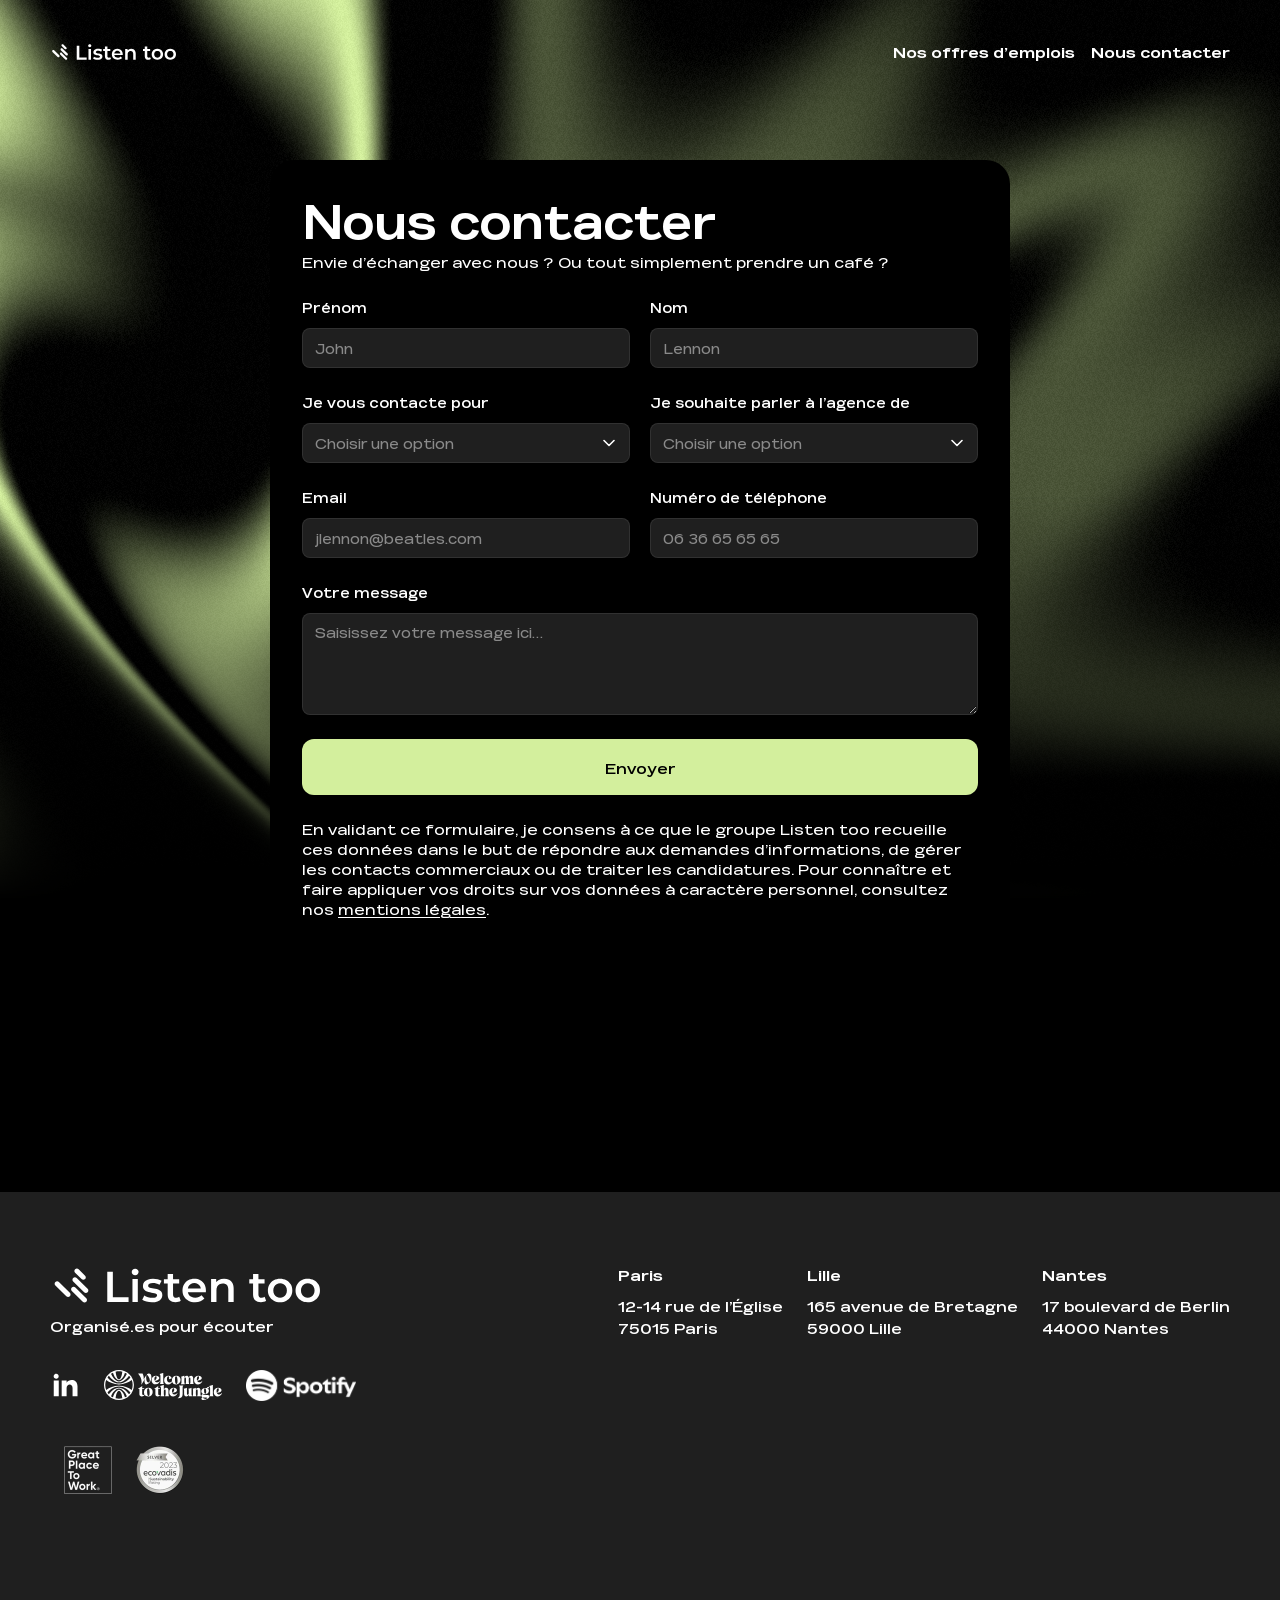
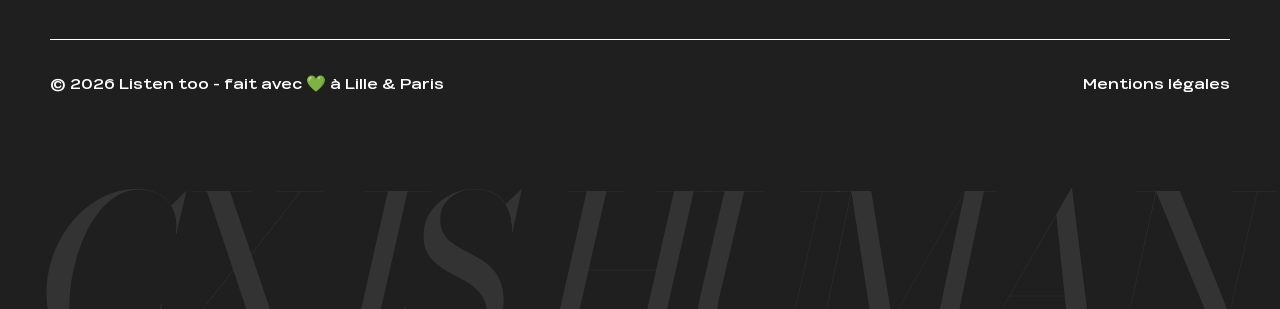
==== contact.html @ fb06b2e0 "Add legal notice page and link it across the site - mentions-legales.html: legal notice + privacy po" ====
<!doctype html>
<html lang="fr">
<head>
  <meta charset="utf-8">
  <meta name="viewport" content="width=device-width, initial-scale=1">
  <title>Nous contacter — Listen too</title>
  <meta name="description" content="Envie d’échanger avec Listen too ? Ou tout simplement prendre un café ? Écrivez-nous.">
  <meta name="theme-color" content="#000000">

  <link rel="preload" href="assets/fonts/wt-gothic-semi-bold.woff2" as="font" type="font/woff2" crossorigin>
  <link rel="stylesheet" href="assets/css/style.css">
</head>
<body>

  <!-- ================= HEADER ================= -->
  <header class="header">
    <div class="container header__inner">
      <a class="header__logo" href="index.html">
        <img src="assets/img/logo.svg" width="126" height="20" alt="Listen too">
      </a>
      <button class="burger" type="button" aria-expanded="false" aria-controls="nav" aria-label="Ouvrir le menu">
        <span></span><span></span>
      </button>
      <nav class="nav" id="nav" aria-label="Navigation principale">
        <a class="nav__link" href="https://www.welcometothejungle.com/fr/companies-v1/listen-too/jobs" target="_blank" rel="noopener">Nos offres d’emplois</a>
        <a class="nav__link" href="contact.html" aria-current="page">Nous contacter</a>
      </nav>
    </div>
  </header>

  <main id="top">
    <section class="contact-page">
      <canvas class="hero__canvas" data-liquid-gradient aria-hidden="true"></canvas>
      <div class="container">
        <div class="contact-card">
          <h1 class="contact-card__title">Nous contacter</h1>
          <p class="contact-card__intro">Envie d’échanger avec nous ? Ou tout simplement prendre un café ?</p>

          <!-- Sent by FormSubmit (formsubmit.co) to the address below.
               Spam protection: FormSubmit's server-side reCAPTCHA + honeypot field. -->
          <form class="form" action="https://formsubmit.co/mdelapoterie@listen-too.com" method="POST" data-contact-form>
            <input type="hidden" name="_subject" value="Nouveau message depuis le site Listen too">
            <input type="hidden" name="_template" value="table">
            <input type="hidden" name="_next" value="">
            <input class="form__honeypot" type="text" name="_honey" tabindex="-1" autocomplete="off" aria-hidden="true">

            <div class="form__grid">
              <div class="form__field">
                <label for="prenom">Prénom</label>
                <input id="prenom" name="Prénom" type="text" placeholder="John" autocomplete="given-name" required>
              </div>
              <div class="form__field">
                <label for="nom">Nom</label>
                <input id="nom" name="Nom" type="text" placeholder="Lennon" autocomplete="family-name" required>
              </div>

              <div class="form__field">
                <label for="motif">Je vous contacte pour</label>
                <select id="motif" name="Motif" required>
                  <option value="" disabled selected>Choisir une option</option>
                  <option>Un projet / une mission</option>
                  <option value="L’expérience OKTAV" data-key="oktav">L’expérience OKTAV</option>
                  <option>Une candidature</option>
                  <option>Un partenariat</option>
                  <option>Autre</option>
                </select>
              </div>
              <div class="form__field">
                <label for="agence">Je souhaite parler à l’agence de</label>
                <select id="agence" name="Agence" required>
                  <option value="" disabled selected>Choisir une option</option>
                  <option>Paris</option>
                  <option>Lille</option>
                  <option>Nantes</option>
                </select>
              </div>

              <div class="form__field">
                <label for="email">Email</label>
                <input id="email" name="email" type="email" placeholder="jlennon@beatles.com" autocomplete="email" required>
              </div>
              <div class="form__field">
                <label for="telephone">Numéro de téléphone</label>
                <input id="telephone" name="Téléphone" type="tel" placeholder="06 36 65 65 65" autocomplete="tel" pattern="[0-9 +\(\)\-.]{8,20}">
              </div>

              <div class="form__field form__field--full">
                <label for="message">Votre message</label>
                <textarea id="message" name="Message" rows="4" placeholder="Saisissez votre message ici…" required></textarea>
              </div>
            </div>

            <button class="form__submit" type="submit">Envoyer</button>

            <p class="form__legal">
              En validant ce formulaire, je consens à ce que le groupe Listen too recueille ces données
              dans le but de répondre aux demandes d’informations, de gérer les contacts commerciaux ou
              de traiter les candidatures. Pour connaître et faire appliquer vos droits sur vos données à
              caractère personnel, consultez nos <a href="mentions-legales.html#confidentialite">mentions légales</a>.
            </p>
          </form>

          <div class="form__success" data-contact-success hidden>
            <p class="form__success-title">Merci, votre message est bien parti&nbsp;!</p>
            <p>Nous revenons vers vous très vite.</p>
            <a class="btn" href="index.html">Retour à l’accueil</a>
          </div>
        </div>
      </div>
    </section>
  </main>

  <!-- ================= FOOTER ================= -->
  <footer class="footer">
    <div class="container">
      <div class="footer__top">
        <div class="footer__brand">
          <div>
            <a href="index.html"><img src="assets/img/logo.svg" width="270" height="43" alt="Listen too"></a>
            <p class="footer__slogan">Organisé.es pour écouter</p>
          </div>

          <ul class="footer__partners">
            <li><a href="https://www.linkedin.com/" aria-label="LinkedIn"><img src="assets/img/icons/linkedin.svg" width="30" height="30" alt=""></a></li>
            <li><a href="https://www.welcometothejungle.com/fr/companies-v1/listen-too/jobs" target="_blank" rel="noopener" aria-label="Welcome to the Jungle"><img src="assets/img/icons/wttj.svg" width="118" height="30" alt=""></a></li>
            <li><a href="https://open.spotify.com/" aria-label="Spotify"><img src="assets/img/spotify.webp" width="110" height="31" alt=""></a></li>
          </ul>

          <ul class="footer__labels" aria-label="Labels">
            <li><img src="assets/img/label-gptw.webp" width="74" height="74" alt="Great Place To Work"></li>
            <li><img src="assets/img/label-ecovadis.webp" width="48" height="48" alt="EcoVadis Silver 2023"></li>
          </ul>
        </div>

        <ul class="footer__offices">
          <li>
            <h3 class="footer__city">Paris</h3>
            <address>12-14 rue de l’Église<br>75015 Paris</address>
          </li>
          <li>
            <h3 class="footer__city">Lille</h3>
            <address>165 avenue de Bretagne<br>59000 Lille</address>
          </li>
          <li>
            <h3 class="footer__city">Nantes</h3>
            <address>17 boulevard de Berlin<br>44000 Nantes</address>
          </li>
        </ul>
      </div>

      <div class="footer__bottom">
        <p>© 2026 Listen too - fait avec 💚 à Lille &amp; Paris</p>
        <a href="mentions-legales.html">Mentions légales</a>
      </div>
    </div>

    <p class="footer__giant" aria-hidden="true">CX IS HUMAN</p>
  </footer>

  <script src="assets/js/vendor/lenis.min.js" defer></script>
  <script src="assets/js/motion.js" defer></script>
  <script src="assets/js/main.js" defer></script>
  <script src="assets/js/liquid-gradient.js" defer></script>
</body>
</html>
---- assets/css/style.css ----
/* ==========================================================================
   Listen too — styles
   Values come from the Figma file (1440px desktop frame, 1180px content).
   ========================================================================== */

/* ---------- Fonts ----------
   Design fonts: "WT Gothic" (sans) & "Didot" Italic (serif).
   Didot ships with macOS; Bodoni Moda (italic) is the self-hosted fallback. */
@font-face {
  font-family: "WT Gothic";
  src: url("../fonts/wt-gothic-medium.woff2") format("woff2");
  font-weight: 500;
  font-style: normal;
  font-display: swap;
}

@font-face {
  font-family: "WT Gothic";
  src: url("../fonts/wt-gothic-semi-bold.woff2") format("woff2");
  font-weight: 600;
  font-style: normal;
  font-display: swap;
}

@font-face {
  font-family: "WT Gothic";
  src: url("../fonts/wt-gothic-bold.woff2") format("woff2");
  font-weight: 700;
  font-style: normal;
  font-display: swap;
}

@font-face {
  font-family: "Bodoni Moda";
  src: url("../fonts/bodoni-moda-italic.woff2") format("woff2");
  font-weight: 400 900;
  font-style: italic;
  font-display: swap;
}

/* ---------- Tokens ---------- */
:root {
  --c-bg: #000;
  --c-surface: #1f1f1f;
  --c-border: rgba(255, 255, 255, .03);
  --c-text: #fff;
  --c-accent: #d3ef9d;
  --c-ink: #000;

  --f-sans: "WT Gothic", system-ui, sans-serif;
  --f-serif: "Didot", "Bodoni Moda", "Bodoni 72", serif;

  --container: 1180px;
  --gutter: 20px;
  --section-gap: calc(clamp(96px, 11.8vw, 170px) + 50px);
  --gap: 24px;
  --radius-card: 31px;
  --radius-btn: 16px;

  --fs-hero: clamp(2.25rem, 8.9vw, 8rem);        /* 128px */
  --fs-h2: clamp(2rem, 3.5vw, 3.125rem);          /* 50px  */
  --fs-h3: clamp(1.5rem, 2.25vw, 2rem);           /* 32px  */
  --fs-lead: clamp(1.125rem, 1.7vw, 1.5rem);      /* 24px  */
  --fs-body: 1rem;                                 /* 16px  */

  --ease: cubic-bezier(.2, .7, .2, 1);
}

/* ---------- Reset ---------- */
*,
*::before,
*::after { box-sizing: border-box; }

* { margin: 0; padding: 0; }

html { overflow-x: clip; -webkit-text-size-adjust: 100%; }
html:not(.lenis) { scroll-behavior: smooth; }  /* Lenis handles it when active */

/* Lenis (smooth scroll) */
html.lenis,
html.lenis body { height: auto; }
.lenis.lenis-stopped { overflow: clip; }
.lenis.lenis-smooth iframe { pointer-events: none; }

body {
  min-height: 100vh;
  background: var(--c-bg);
  color: var(--c-text);
  font-family: var(--f-sans);
  font-size: var(--fs-body);
  font-weight: 600;
  line-height: 1.4;
  -webkit-font-smoothing: antialiased;
  overflow-x: clip;
}

img { display: block; max-width: 100%; height: auto; }
ul, ol { list-style: none; }
a { color: inherit; text-decoration: none; }
em { font-style: normal; }
address { font-style: normal; }

:focus-visible { outline: 2px solid var(--c-accent); outline-offset: 3px; }

/* ---------- Layout ---------- */
.container {
  width: 100%;
  max-width: calc(var(--container) + var(--gutter) * 2);
  margin-inline: auto;
  padding-inline: var(--gutter);
}

.section { padding-top: var(--section-gap); }

/* ---------- Typography ---------- */
.title {
  font-size: var(--fs-h2);
  font-weight: 600;
  line-height: 1.1;
}

.serif {
  display: block;
  font-family: var(--f-serif);
  font-style: italic;
  font-weight: 400;
  line-height: 1.4;
  letter-spacing: -.06em;
}

.lead {
  font-size: var(--fs-lead);
  line-height: 1.4;
}

.heading { margin-bottom: 25px; }

/* ---------- Components ---------- */
.btn {
  display: inline-flex;
  align-items: center;
  gap: 8px;
  padding: 16px 32px;
  border-radius: var(--radius-btn);
  background: var(--c-accent);
  color: var(--c-ink);
  font-weight: 700;
  line-height: 24px;
  white-space: nowrap;
  transition: transform .3s var(--ease), filter .3s var(--ease);
}

.btn:hover { transform: translateY(-2px); filter: brightness(1.06); }
.btn--light { background: #fff; }

.btn__icon { width: 20px; height: 20px; transition: transform .3s var(--ease); }
.btn:hover .btn__icon { transform: translate(2px, -2px); }

.badge {
  display: inline-block;
  align-self: flex-start;
  padding: 8px 16px;
  border-radius: 32px;
  background: var(--c-accent);
  color: var(--c-ink);
  font-weight: 700;
  line-height: 24px;
  white-space: nowrap;
}

.card {
  display: flex;
  flex-direction: column;
  gap: 16px;
  padding: 40px;
  border: 1px solid var(--c-border);
  border-radius: var(--radius-card);
  background: var(--c-surface);
}

.card__title { font-size: var(--fs-lead); line-height: 1.4; }
.card__text { font-weight: 500; line-height: 24px; }

/* ==========================================================================
   Header
   ========================================================================== */
.header {
  position: absolute;
  inset: 0 0 auto;
  z-index: 10;
  padding-top: 40px;
}

.header__inner {
  display: flex;
  align-items: center;
  justify-content: space-between;
  gap: 16px;
}

.header__logo img { width: 126px; }

.nav { display: flex; gap: 16px; }

.nav__link {
  position: relative;
  font-weight: 700;
  line-height: 24px;
}

.nav__link::after {
  content: "";
  position: absolute;
  inset: auto 0 0;
  height: 1px;
  background: currentColor;
  transform: scaleX(0);
  transform-origin: right;
  transition: transform .3s var(--ease);
}

.nav__link:hover::after { transform: scaleX(1); transform-origin: left; }

/* Burger (mobile only) — toggled by assets/js/main.js */
.burger {
  position: relative;
  z-index: 2;
  display: none;
  flex-direction: column;
  justify-content: center;
  gap: 8px;
  width: 44px;
  height: 44px;
  margin-right: -10px;
  padding: 10px;
  border: 0;
  background: none;
  cursor: pointer;
}

.burger span {
  display: block;
  height: 2px;
  background: var(--c-text);
  border-radius: 2px;
  transition: transform .4s var(--ease);
}

.is-menu-open .burger span:first-child { transform: translateY(5px) rotate(45deg); }
.is-menu-open .burger span:last-child { transform: translateY(-5px) rotate(-45deg); }

/* ==========================================================================
   Hero
   ========================================================================== */
.hero {
  position: relative;
  display: flex;
  align-items: center;
  min-height: min(100svh, 957px);
  padding-block: 140px 120px;
  background: url("../img/hero-bg.webp") center / cover no-repeat; /* fallback */
  isolation: isolate;
}

/* Animated liquid gradient (assets/js/liquid-gradient.js) */
.hero__canvas {
  position: absolute;
  inset: 0;
  z-index: -1;
  width: 100%;
  height: 100%;
  opacity: 0;
  transition: opacity 1.2s var(--ease);
}

.hero__canvas.is-ready { opacity: 1; }

.hero__title {
  display: flex;
  flex-direction: column;
  font-size: var(--fs-hero);
  font-weight: 600;
  line-height: .95;
}

.hero__line--serif {
  margin-block: .02em -.02em;
  padding-left: .586em;                      /* 75px @128px */
  font-family: var(--f-serif);
  font-style: italic;
  font-weight: 400;
  font-size: 1.133em;                        /* 145px */
  white-space: nowrap;
}

.hero__line--end { align-self: flex-end; }

.hero__text {
  max-width: 468px;
  margin: 24px 118px 0 auto;
  font-weight: 500;
  line-height: 24px;
}

.hero__scroll {
  position: absolute;
  bottom: 27px;
  left: 50%;
  translate: -50% 0;
  animation: bounce 2.4s var(--ease) infinite;
}

@keyframes bounce {
  50% { transform: translateY(8px); }
}

/* ==========================================================================
   Accroche
   ========================================================================== */
.hook {
  display: flex;
  flex-direction: column;
  align-items: flex-start;
  gap: 24px;
  max-width: 985px;
}

.hook .btn { margin-top: 8px; }

/* ==========================================================================
   Piliers
   ========================================================================== */
.pillars {
  display: grid;
  grid-template-columns: 1fr 1fr;
  gap: 32px;
  align-items: start;
}

.pillars__intro { display: grid; gap: 24px; }

.pillar {
  display: flex;
  flex-direction: column;
  padding-block: 32px;
  border-bottom: 1px solid var(--c-text);
}

.pillar:first-child { padding-top: 0; }

.pillar__name {
  margin-top: 16px;
  font-family: var(--f-serif);
  font-style: italic;
  font-weight: 400;
  font-size: var(--fs-h2);
  line-height: 1.4;
  letter-spacing: -.06em;
}

.pillar__subtitle { margin-top: 4px; font-size: var(--fs-lead); }

.pillar__text {
  margin-top: 24px;
  font-weight: 500;
  line-height: 24px;
}

/* ==========================================================================
   Collectif
   ========================================================================== */
.roles {
  display: grid;
  grid-template-columns: repeat(3, 1fr);
  gap: var(--gap);
}

.role { min-height: 364px; }

.role__icon { width: 80px; height: 80px; }

/* ==========================================================================
   CX is human
   ========================================================================== */
.human {
  display: flex;
  align-items: center;
  justify-content: space-between;
  gap: 80px;
  padding-block: 80px;
}

.human__content { display: grid; gap: 24px; max-width: 770px; }

.human__visual { flex: none; width: 330px; }

/* Interactive particles (assets/js/text-particles.js) replace the image */
.human__visual.is-live { position: relative; }
.human__visual.is-live img { display: none; }
.text-particles { position: absolute; pointer-events: none; }

/* ==========================================================================
   OKTAV
   ========================================================================== */
.oktav__head {
  display: flex;
  align-items: flex-start;
  justify-content: space-between;
  gap: 24px;
}

.oktav__logo { width: 627px; max-width: 70%; }
.oktav__head .btn { margin-top: 33px; }

.oktav__intro {
  display: grid;
  gap: 1.4em;
  max-width: 543px;
  margin: 50px 0 0 auto;
}

.steps {
  display: grid;
  grid-template-columns: repeat(3, 1fr);
  gap: 32px;
  margin-top: 80px;
}

.step__title {
  font-family: var(--f-serif);
  font-style: italic;
  font-weight: 400;
  font-size: min(var(--fs-h2), 3vw);
  line-height: 1.4;
  letter-spacing: -.06em;
}

.step__text { margin-top: 4px; line-height: 1.6; }

/* ==========================================================================
   Équipe
   ========================================================================== */
.team {
  display: grid;
  grid-template-columns: 380fr 376fr 376fr;
  gap: var(--gap);
  margin-top: 7px;
}

.team__wide { grid-column: span 2; }
.team__tall { grid-row: span 2; }

.quote { gap: 24px; min-height: 234px; }
.quote .card__title + .card__text { margin-top: -16px; } /* name → quote: 8px */

.join { gap: 24px; }

.join__title {
  font-size: var(--fs-h3);
  line-height: 1.1;
}

.join__list { display: grid; gap: 16px; }

.join__item { display: flex; gap: 16px; align-items: flex-start; }

.join__icon {
  flex: none;
  width: 44px;
  height: 44px;
  border-radius: 16px;
  background: var(--c-accent);
}

.join__label { font-weight: 700; line-height: 24px; margin-bottom: 4px; }

/* ==========================================================================
   Références (secteurs + clients)
   ========================================================================== */
.refs__text { line-height: 1.1; }

.marquee {
  --duration: 40s;
  display: flex;
  overflow: hidden;
}

.marquee__track {
  display: flex;
  flex: none;
  align-items: center;
  gap: var(--track-gap, 24px);
  padding-right: var(--track-gap, 24px);
  animation: marquee var(--duration) linear infinite;
}

.marquee--reverse .marquee__track { animation-direction: reverse; }
.marquee:hover .marquee__track { animation-play-state: paused; }

@keyframes marquee {
  to { transform: translateX(-100%); }
}

.refs__sectors { margin-top: 74px; }

.chip {
  display: inline-flex;
  align-items: center;
  gap: 8px;
  padding: 16px 40px;
  border: 2px solid var(--c-text);
  border-radius: 81px;
  font-size: var(--fs-lead);
  white-space: nowrap;
}

.chip img { width: 24px; height: 24px; }

.refs__clients { --track-gap: 60px; margin-top: 15px; }
.refs__clients .marquee__track { min-height: 64px; }

/* ==========================================================================
   Contact
   ========================================================================== */
.contact {
  display: flex;
  flex-direction: column;
  align-items: flex-start;
  gap: 24px;
  padding: 60px;
  border-radius: 32px;
  background: var(--c-accent);
  color: var(--c-ink);
}

/* ==========================================================================
   Footer
   ========================================================================== */
.footer {
  overflow: hidden;
  margin-top: var(--section-gap);
  background: var(--c-surface);
}

.footer__top {
  display: flex;
  justify-content: space-between;
  gap: 24px;
  padding-block: 72px 132px;
}

.footer__brand { display: grid; gap: 32px; justify-items: start; }

.footer__slogan { margin-top: 8px; }

.footer__partners,
.footer__labels {
  display: flex;
  align-items: center;
  gap: 24px;
}

.footer__labels { gap: 12px; }

.footer__partners a { display: block; transition: opacity .2s; }
.footer__partners a:hover { opacity: .7; }

.footer__offices {
  display: flex;
  gap: 24px;
}

.footer__city { font-size: var(--fs-body); font-weight: 700; margin-bottom: 8px; }

.footer__bottom {
  display: flex;
  justify-content: space-between;
  gap: 24px;
  padding-block: 32px;
  border-top: 1px solid var(--c-text);
}

.footer__giant {
  margin-bottom: -.52em;                     /* cropped like the Figma frame */
  font-family: var(--f-serif);
  font-style: italic;
  font-weight: 400;
  font-size: clamp(4rem, 16.25vw, 14.625rem); /* 234px */
  line-height: 1.4;
  letter-spacing: -.06em;
  text-align: center;
  white-space: nowrap;
  color: rgba(255, 255, 255, .09);
  user-select: none;
}

/* ==========================================================================
   Contact page (contact.html)
   ========================================================================== */
.contact-page {
  position: relative;
  padding-block: 160px 40px;
  isolation: isolate;
}

.contact-page .hero__canvas {
  height: min(100svh, 960px);
  mask-image: linear-gradient(#000 55%, transparent);
}

.contact-card {
  max-width: 740px;
  margin-inline: auto;
  padding: 32px;
  border-radius: 24px;
  background: var(--c-bg);
}

.contact-card__title {
  font-size: clamp(2.5rem, 4.5vw, 3.125rem);
  line-height: 1.1;
}

.contact-card__intro { margin-top: 4px; font-weight: 500; }

.form { margin-top: 24px; }

.form__grid {
  display: grid;
  grid-template-columns: repeat(2, 1fr);
  gap: 24px 20px;
}

.form__field { display: grid; gap: 10px; }
.form__field--full { grid-column: 1 / -1; }

.form__field label { font-size: .9375rem; }

.form__field input,
.form__field select,
.form__field textarea {
  width: 100%;
  min-height: 40px;
  padding: 8px 12px;
  border: 1px solid rgba(255, 255, 255, .08);
  border-radius: 8px;
  background: var(--c-surface);
  color: var(--c-text);
  font: 500 .9375rem/1.4 var(--f-sans);
  transition: border-color .2s;
}

.form__field textarea { min-height: 100px; resize: vertical; }

.form__field select {
  appearance: none;
  padding-right: 36px;
  background: var(--c-surface) url("data:image/svg+xml,%3Csvg xmlns='http://www.w3.org/2000/svg' width='12' height='8' fill='none' stroke='%23fff' stroke-width='1.6' stroke-linecap='round' stroke-linejoin='round'%3E%3Cpath d='M1 1.5 6 6.5l5-5'/%3E%3C/svg%3E") no-repeat right 14px center;
  cursor: pointer;
}

.form__field select:invalid { color: #8a8a8a; }  /* placeholder option */
.form__field select option { color: var(--c-text); background: var(--c-surface); }

.form__field ::placeholder { color: #8a8a8a; opacity: 1; }

.form__field :is(input, select, textarea):focus {
  outline: none;
  border-color: var(--c-accent);
}

.form__field :is(input, select, textarea):user-invalid { border-color: #ff8a80; }

.form__honeypot { position: absolute; left: -9999px; }

.form__submit {
  width: 100%;
  min-height: 56px;
  margin-top: 24px;
  border: 0;
  border-radius: 12px;
  background: var(--c-accent);
  color: var(--c-ink);
  font: 600 1rem var(--f-sans);
  cursor: pointer;
  transition: filter .2s;
}

.form__submit:hover { filter: brightness(1.06); }

.form__legal {
  margin-top: 24px;
  font-weight: 500;
  line-height: 1.25;
}

.form__legal a { text-decoration: underline; text-underline-offset: 2px; }

.form__success { display: grid; gap: 12px; justify-items: start; margin-top: 32px; }
.form__success[hidden] { display: none; }
.form__success-title { font-size: var(--fs-lead); }
.form__success .btn { margin-top: 12px; }

/* ==========================================================================
   Legal page (mentions-legales.html)
   ========================================================================== */
.legal {
  max-width: calc(820px + var(--gutter) * 2);
  padding-top: 180px;
  font-weight: 500;
  line-height: 1.6;
}

.legal__title {
  margin-bottom: 32px;
  font-size: var(--fs-h2);
  font-weight: 600;
  line-height: 1.1;
}

.legal__title--h2 { margin-top: 80px; }

.legal__block { display: grid; gap: 16px; }
.legal__block + .legal__block { margin-top: 40px; }

.legal h3 {
  font-size: var(--fs-lead);
  font-weight: 600;
  line-height: 1.3;
}

.legal a { text-decoration: underline; text-underline-offset: 3px; }
.legal a:hover { color: var(--c-accent); }

.legal__list {
  display: grid;
  gap: 6px;
  padding-left: 1.2em;
  list-style: disc;
}

.legal__list li::marker { color: var(--c-accent); }

/* ==========================================================================
   Responsive
   ========================================================================== */
@media (max-width: 1100px) {
  .roles { grid-template-columns: repeat(2, 1fr); }

  .team { grid-template-columns: repeat(2, 1fr); }
  .team__wide { grid-column: auto; }
  .team__tall { grid-row: span 2; }

  .hero__text { margin-right: 0; }

  .footer__top { flex-direction: column; gap: 48px; padding-bottom: 72px; }
}

@media (max-width: 860px) {
  :root { --gap: 16px; }

  .pillars,
  .steps { grid-template-columns: 1fr; }

  .pillars { gap: 48px; }

  .human { flex-direction: column; align-items: flex-start; padding-block: 0; gap: 48px; }
  .human__visual { align-self: center; width: min(330px, 80%); }

  .oktav__head { flex-direction: column; gap: 32px; }
  .oktav__logo { max-width: 100%; }
  .oktav__head .btn { margin-top: 0; }
  .oktav__intro { margin-left: 0; }
  .steps { margin-top: 56px; gap: 24px; }
  .step__title { font-size: var(--fs-h2); }

  .refs__sectors { margin-top: 48px; }
}

@media (max-width: 640px) {
  .header { padding-top: 24px; }
  .header__logo { position: relative; z-index: 2; }

  /* Burger menu: full-screen panel */
  .burger { display: flex; }

  .nav {
    position: fixed;
    inset: 0;
    z-index: 1;
    flex-direction: column;
    justify-content: center;
    gap: 24px;
    padding: 96px var(--gutter) 48px;
    background: var(--c-bg);
    opacity: 0;
    visibility: hidden;
    transition: opacity .4s var(--ease), visibility .4s;
  }

  .nav__link {
    font-size: 2rem;
    line-height: 1.2;
    translate: 0 16px;
    transition: translate .5s var(--ease);
  }

  .nav__link::after { display: none; }

  .is-menu-open .nav { opacity: 1; visibility: visible; }
  .is-menu-open .nav__link { translate: none; }
  .is-menu-open .nav__link + .nav__link { transition-delay: .06s; }

  /* Hero: bigger title, text anchored to the bottom */
  .hero {
    align-items: flex-end;
    min-height: 100svh;
    padding-block: 120px 104px;
    background-position: 60% center;
  }

  .hero__title { font-size: 10.6vw; line-height: 1; }
  .hero__line--serif { padding-left: 0; margin-block: .06em 0; }
  .hero__line--end { margin-top: .04em; }

  .hero__text {
    max-width: none;
    margin: 28px 0 0;
    font-size: 1.0625rem;
    line-height: 1.5;
  }

  .card { padding: 32px 24px; }
  .roles,
  .team { grid-template-columns: 1fr; }
  .role { min-height: 0; }
  .team__tall { grid-row: auto; }
  .quote { min-height: 0; }

  .chip { padding: 12px 28px; }
  .refs__clients { --track-gap: 40px; }

  .contact { padding: 40px 24px; }

  .contact-page { padding-top: 104px; }
  .legal { padding-top: 120px; }
  .legal__title--h2 { margin-top: 56px; }
  .contact-card { padding: 28px 20px; }
  .form__grid { grid-template-columns: 1fr; gap: 20px; }
  .form__field :is(input, select, textarea) { font-size: 1rem; } /* no iOS zoom on focus */

  .footer__offices { flex-direction: column; }
  .footer__bottom { flex-direction: column; }
}

/* ==========================================================================
   Motion (assets/js/motion.js)
   ========================================================================== */
@media (prefers-reduced-motion: no-preference) {
  /* Scroll reveals — the .reveal class is only added by JS */
  .reveal { opacity: 0; }

  .reveal.is-revealed {
    animation: reveal 1.1s var(--ease) var(--reveal-delay, 0ms) both;
  }

  /* Hero intro, played on load */
  .header,
  .hero__line,
  .hero__text,
  .hero__scroll img {
    animation: intro-rise 1.2s var(--ease) both;
  }

  .header { animation-name: intro-fade; animation-delay: .6s; }
  .hero__line:nth-child(1) { animation-delay: .15s; }
  .hero__line:nth-child(2) { animation-delay: .3s; }
  .hero__line:nth-child(3) { animation-delay: .45s; }
  .hero__text { animation-delay: .7s; }
  .hero__scroll img { animation-delay: .9s; }
}

/* `translate` (not `transform`) so hover transforms keep working */
@keyframes reveal {
  from { opacity: 0; translate: 0 48px; }
  to { opacity: 1; translate: none; }
}

@keyframes intro-rise {
  from { opacity: 0; translate: 0 60px; }
}

@keyframes intro-fade {
  from { opacity: 0; }
}

@media (prefers-reduced-motion: reduce) {
  html { scroll-behavior: auto; }
  *, *::before, *::after { animation: none !important; transition: none !important; }
}
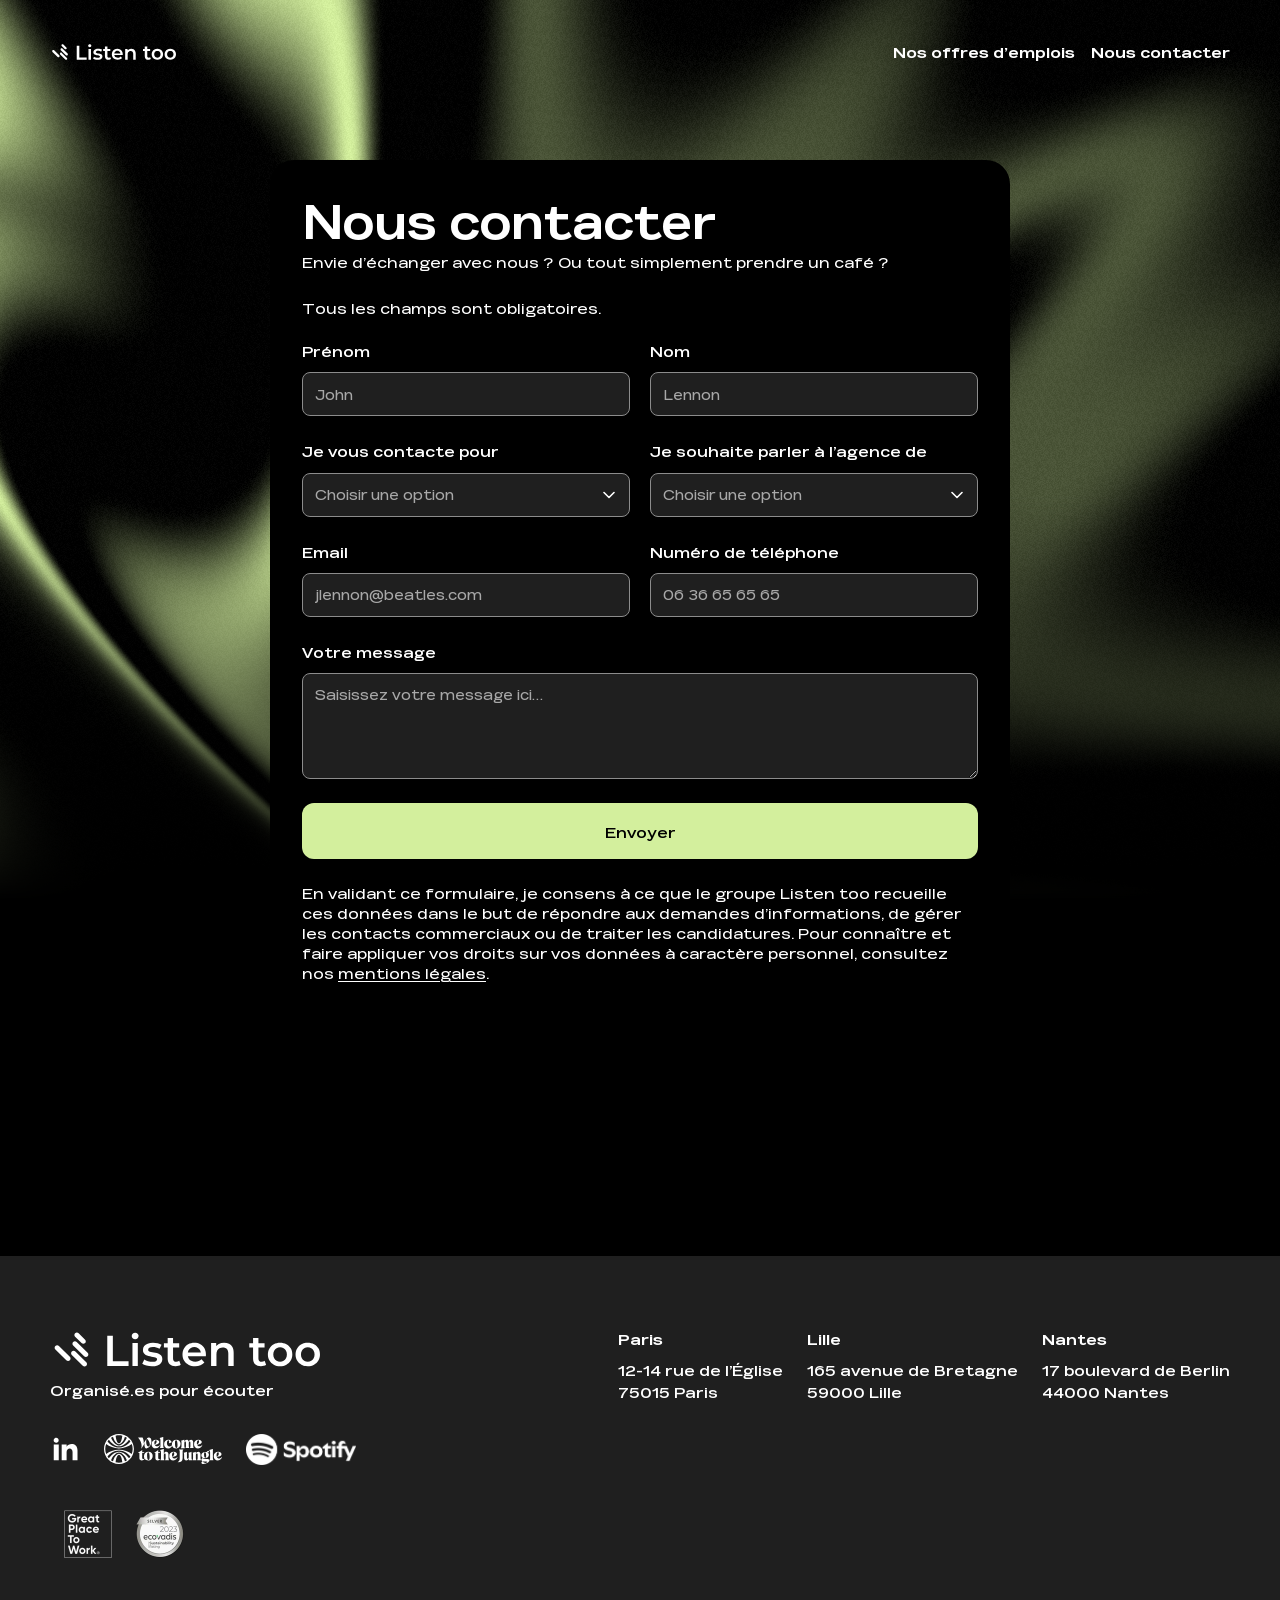
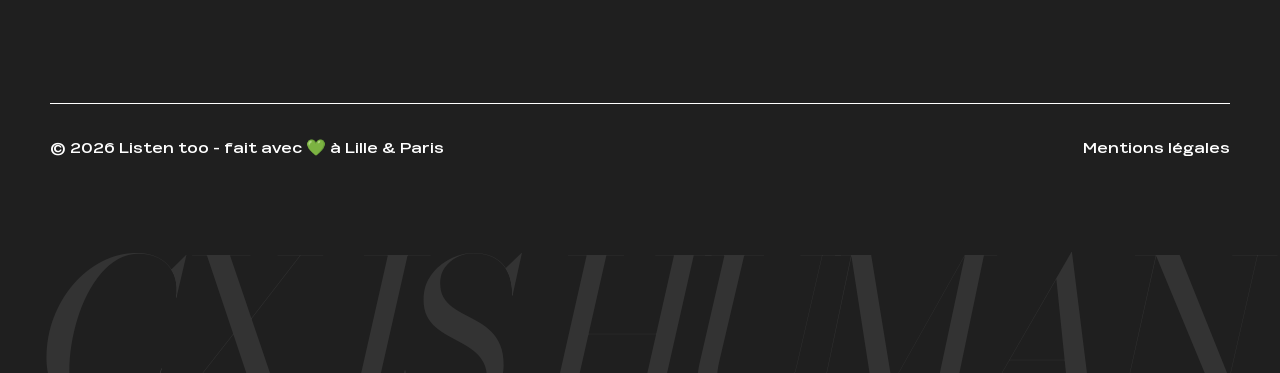
==== commit 3101b0bd: "Contact form: required notice and accessible contrast - 'Tous les champs sont obligatoires' notice, " ====
--- a/contact.html
+++ b/contact.html
@@ -38,7 +38,9 @@
 
           <!-- Sent by FormSubmit (formsubmit.co) to the address below.
                Spam protection: FormSubmit's server-side reCAPTCHA + honeypot field. -->
-          <form class="form" action="https://formsubmit.co/mdelapoterie@listen-too.com" method="POST" data-contact-form>
+          <form class="form" action="https://formsubmit.co/mdelapoterie@listen-too.com" method="POST" aria-describedby="form-required" data-contact-form>
+            <p class="form__required" id="form-required">Tous les champs sont obligatoires.</p>
+
             <input type="hidden" name="_subject" value="Nouveau message depuis le site Listen too">
             <input type="hidden" name="_template" value="table">
             <input type="hidden" name="_next" value="">
@@ -81,7 +83,7 @@
               </div>
               <div class="form__field">
                 <label for="telephone">Numéro de téléphone</label>
-                <input id="telephone" name="Téléphone" type="tel" placeholder="06 36 65 65 65" autocomplete="tel" pattern="[0-9 +\(\)\-.]{8,20}">
+                <input id="telephone" name="Téléphone" type="tel" placeholder="06 36 65 65 65" autocomplete="tel" pattern="[0-9 +\(\)\-.]{8,20}" required>
               </div>
 
               <div class="form__field form__field--full">
--- a/assets/css/style.css
+++ b/assets/css/style.css
@@ -625,6 +625,8 @@
 
 .form { margin-top: 24px; }
 
+.form__required { margin-bottom: 20px; font-weight: 500; }
+
 .form__grid {
   display: grid;
   grid-template-columns: repeat(2, 1fr);
@@ -634,20 +636,23 @@
 .form__field { display: grid; gap: 10px; }
 .form__field--full { grid-column: 1 / -1; }
 
-.form__field label { font-size: .9375rem; }
-
+.form__field label { font-size: 1rem; }
+
+/* Field colors meet WCAG AA:
+   border #8c8c8c → 6.2:1 on the black card, 4.9:1 on the field (non-text ≥ 3:1)
+   placeholder #a8a8a8 → 7.1:1 on the field (text ≥ 4.5:1) */
 .form__field input,
 .form__field select,
 .form__field textarea {
   width: 100%;
-  min-height: 40px;
-  padding: 8px 12px;
-  border: 1px solid rgba(255, 255, 255, .08);
+  min-height: 44px;
+  padding: 10px 12px;
+  border: 1px solid #8c8c8c;
   border-radius: 8px;
   background: var(--c-surface);
   color: var(--c-text);
   font: 500 .9375rem/1.4 var(--f-sans);
-  transition: border-color .2s;
+  transition: border-color .2s, box-shadow .2s;
 }
 
 .form__field textarea { min-height: 100px; resize: vertical; }
@@ -659,17 +664,24 @@
   cursor: pointer;
 }
 
-.form__field select:invalid { color: #8a8a8a; }  /* placeholder option */
+.form__field select:invalid { color: #a8a8a8; }  /* placeholder option */
 .form__field select option { color: var(--c-text); background: var(--c-surface); }
 
-.form__field ::placeholder { color: #8a8a8a; opacity: 1; }
-
+.form__field ::placeholder { color: #a8a8a8; opacity: 1; }
+
+.form__field :is(input, select, textarea):hover { border-color: #b3b3b3; }
+
+/* Focus: 2px lime ring (13.7:1 on black) */
 .form__field :is(input, select, textarea):focus {
   outline: none;
   border-color: var(--c-accent);
-}
-
-.form__field :is(input, select, textarea):user-invalid { border-color: #ff8a80; }
+  box-shadow: 0 0 0 1px var(--c-accent);
+}
+
+.form__field :is(input, select, textarea):user-invalid {
+  border-color: #ff8a80;
+  box-shadow: 0 0 0 1px #ff8a80;
+}
 
 .form__honeypot { position: absolute; left: -9999px; }
 
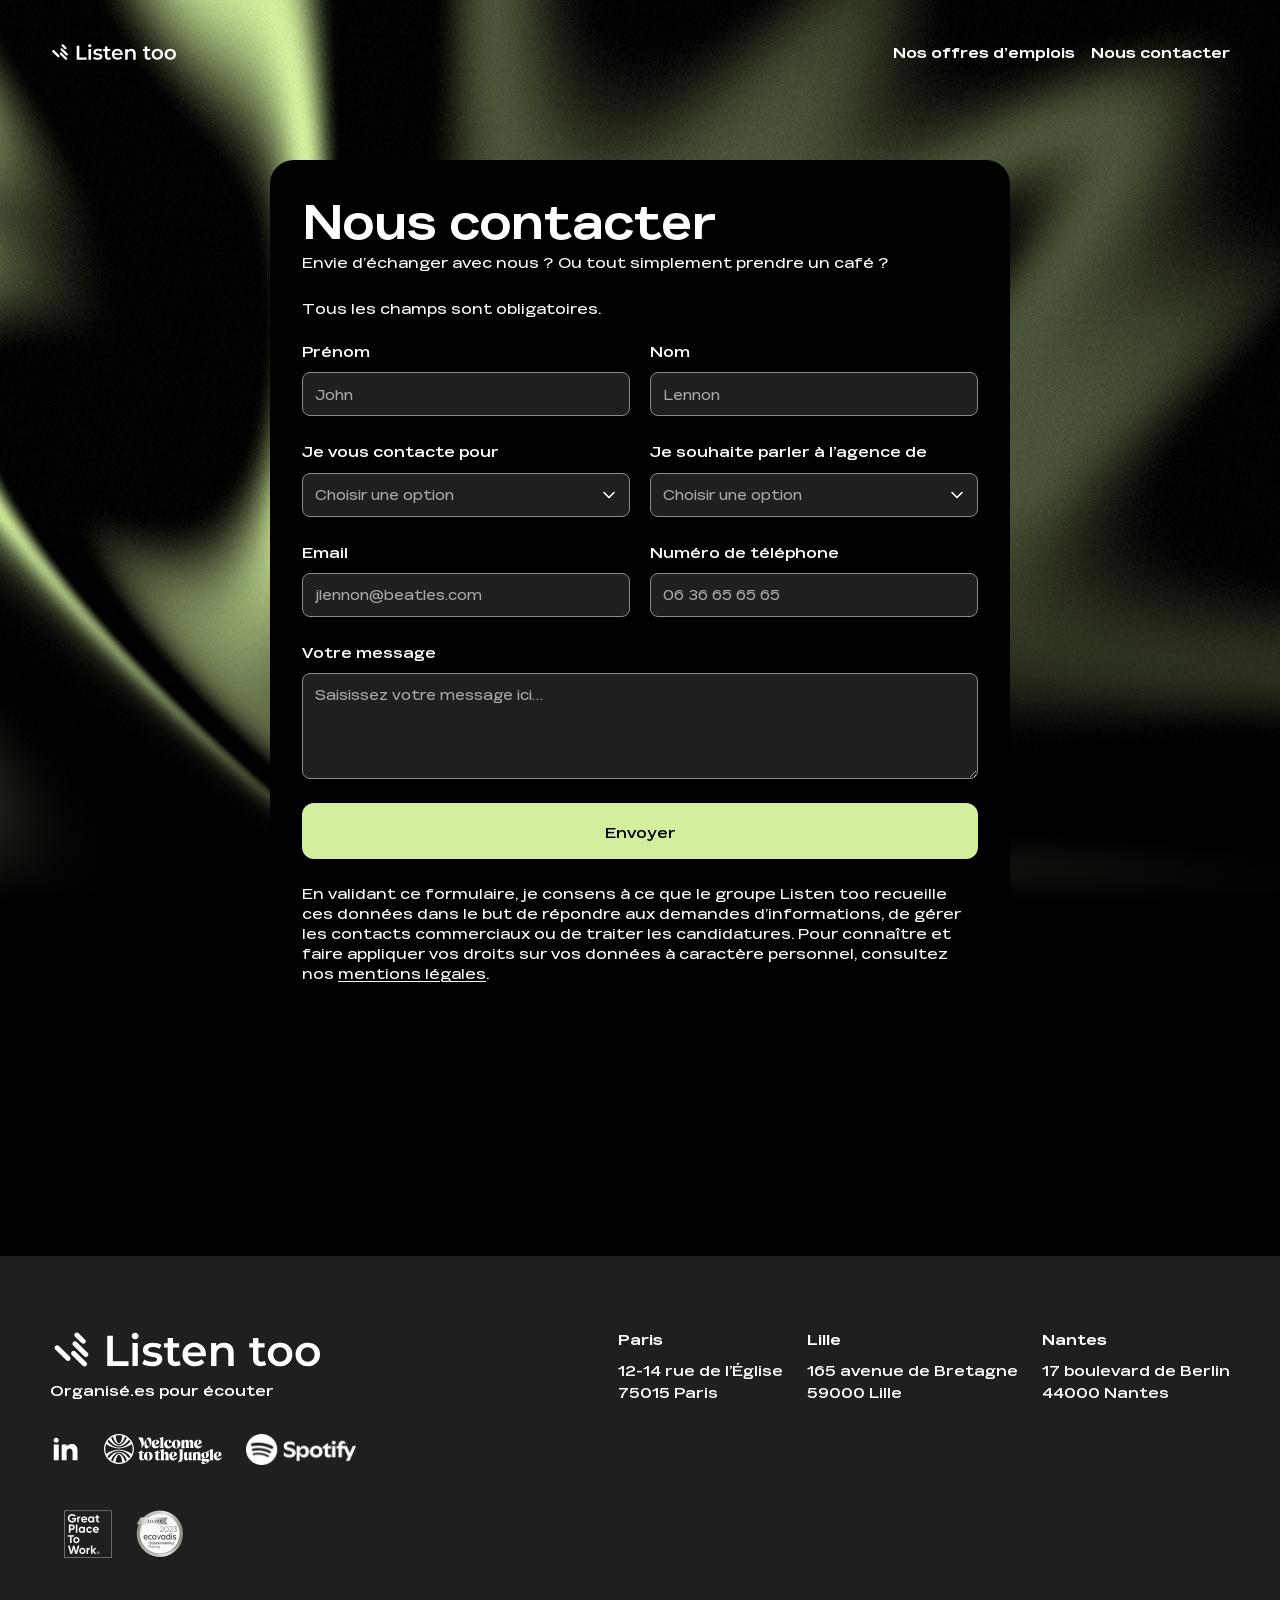
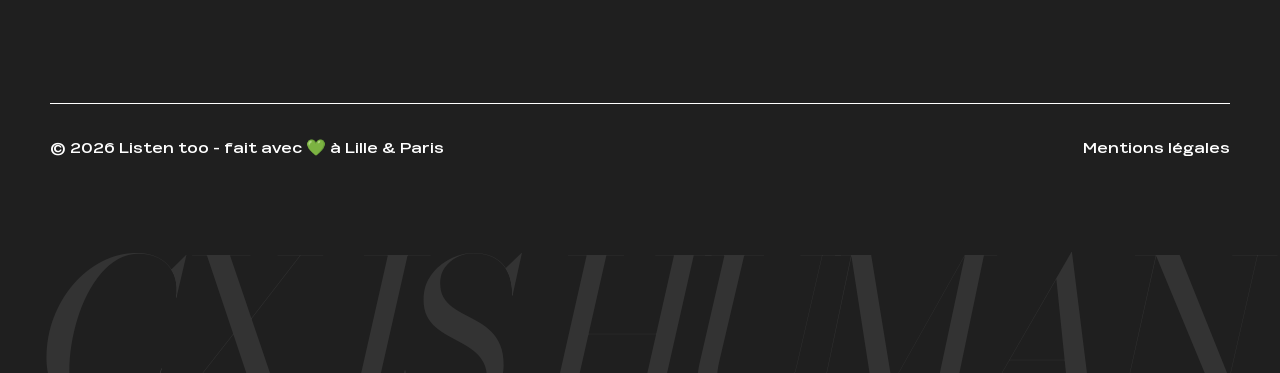
==== commit 430f7558: "Contact form: accessible inline error messages - French messages under each field (required / invali" ====
--- a/contact.html
+++ b/contact.html
@@ -49,16 +49,19 @@
             <div class="form__grid">
               <div class="form__field">
                 <label for="prenom">Prénom</label>
-                <input id="prenom" name="Prénom" type="text" placeholder="John" autocomplete="given-name" required>
+                <input id="prenom" name="Prénom" type="text" placeholder="John" autocomplete="given-name" required
+                  data-error-required="Veuillez saisir votre prénom.">
               </div>
               <div class="form__field">
                 <label for="nom">Nom</label>
-                <input id="nom" name="Nom" type="text" placeholder="Lennon" autocomplete="family-name" required>
+                <input id="nom" name="Nom" type="text" placeholder="Lennon" autocomplete="family-name" required
+                  data-error-required="Veuillez saisir votre nom.">
               </div>
 
               <div class="form__field">
                 <label for="motif">Je vous contacte pour</label>
-                <select id="motif" name="Motif" required>
+                <select id="motif" name="Motif" required
+                  data-error-required="Veuillez choisir le motif de votre demande.">
                   <option value="" disabled selected>Choisir une option</option>
                   <option>Un projet / une mission</option>
                   <option value="L’expérience OKTAV" data-key="oktav">L’expérience OKTAV</option>
@@ -69,7 +72,8 @@
               </div>
               <div class="form__field">
                 <label for="agence">Je souhaite parler à l’agence de</label>
-                <select id="agence" name="Agence" required>
+                <select id="agence" name="Agence" required
+                  data-error-required="Veuillez choisir l’agence à contacter.">
                   <option value="" disabled selected>Choisir une option</option>
                   <option>Paris</option>
                   <option>Lille</option>
@@ -79,16 +83,21 @@
 
               <div class="form__field">
                 <label for="email">Email</label>
-                <input id="email" name="email" type="email" placeholder="jlennon@beatles.com" autocomplete="email" required>
+                <input id="email" name="email" type="email" placeholder="jlennon@beatles.com" autocomplete="email" required
+                  data-error-required="Veuillez saisir votre adresse e-mail."
+                  data-error-format="L’adresse e-mail n’est pas valide. Exemple : jlennon@beatles.com">
               </div>
               <div class="form__field">
                 <label for="telephone">Numéro de téléphone</label>
-                <input id="telephone" name="Téléphone" type="tel" placeholder="06 36 65 65 65" autocomplete="tel" pattern="[0-9 +\(\)\-.]{8,20}" required>
+                <input id="telephone" name="Téléphone" type="tel" placeholder="06 36 65 65 65" autocomplete="tel" pattern="[0-9 +\(\)\-.]{8,20}" required
+                  data-error-required="Veuillez saisir votre numéro de téléphone."
+                  data-error-format="Le numéro de téléphone n’est pas valide. Exemple : 06 36 65 65 65">
               </div>
 
               <div class="form__field form__field--full">
                 <label for="message">Votre message</label>
-                <textarea id="message" name="Message" rows="4" placeholder="Saisissez votre message ici…" required></textarea>
+                <textarea id="message" name="Message" rows="4" placeholder="Saisissez votre message ici…" required
+                  data-error-required="Veuillez saisir votre message."></textarea>
               </div>
             </div>
 
--- a/assets/css/style.css
+++ b/assets/css/style.css
@@ -633,7 +633,7 @@
   gap: 24px 20px;
 }
 
-.form__field { display: grid; gap: 10px; }
+.form__field { display: grid; align-content: start; gap: 10px; }
 .form__field--full { grid-column: 1 / -1; }
 
 .form__field label { font-size: 1rem; }
@@ -678,10 +678,22 @@
   box-shadow: 0 0 0 1px var(--c-accent);
 }
 
-.form__field :is(input, select, textarea):user-invalid {
+.form__field [aria-invalid="true"] {
   border-color: #ff8a80;
   box-shadow: 0 0 0 1px #ff8a80;
 }
+
+/* Error message under a field (created by assets/js/main.js) — 9.2:1 on black */
+.form__error {
+  display: flex;
+  gap: 6px;
+  color: #ff8a80;
+  font-size: .9375rem;
+  font-weight: 500;
+  line-height: 1.35;
+}
+
+.form__error::before { content: "⚠" / ""; flex: none; } /* icon hidden from screen readers */
 
 .form__honeypot { position: absolute; left: -9999px; }
 
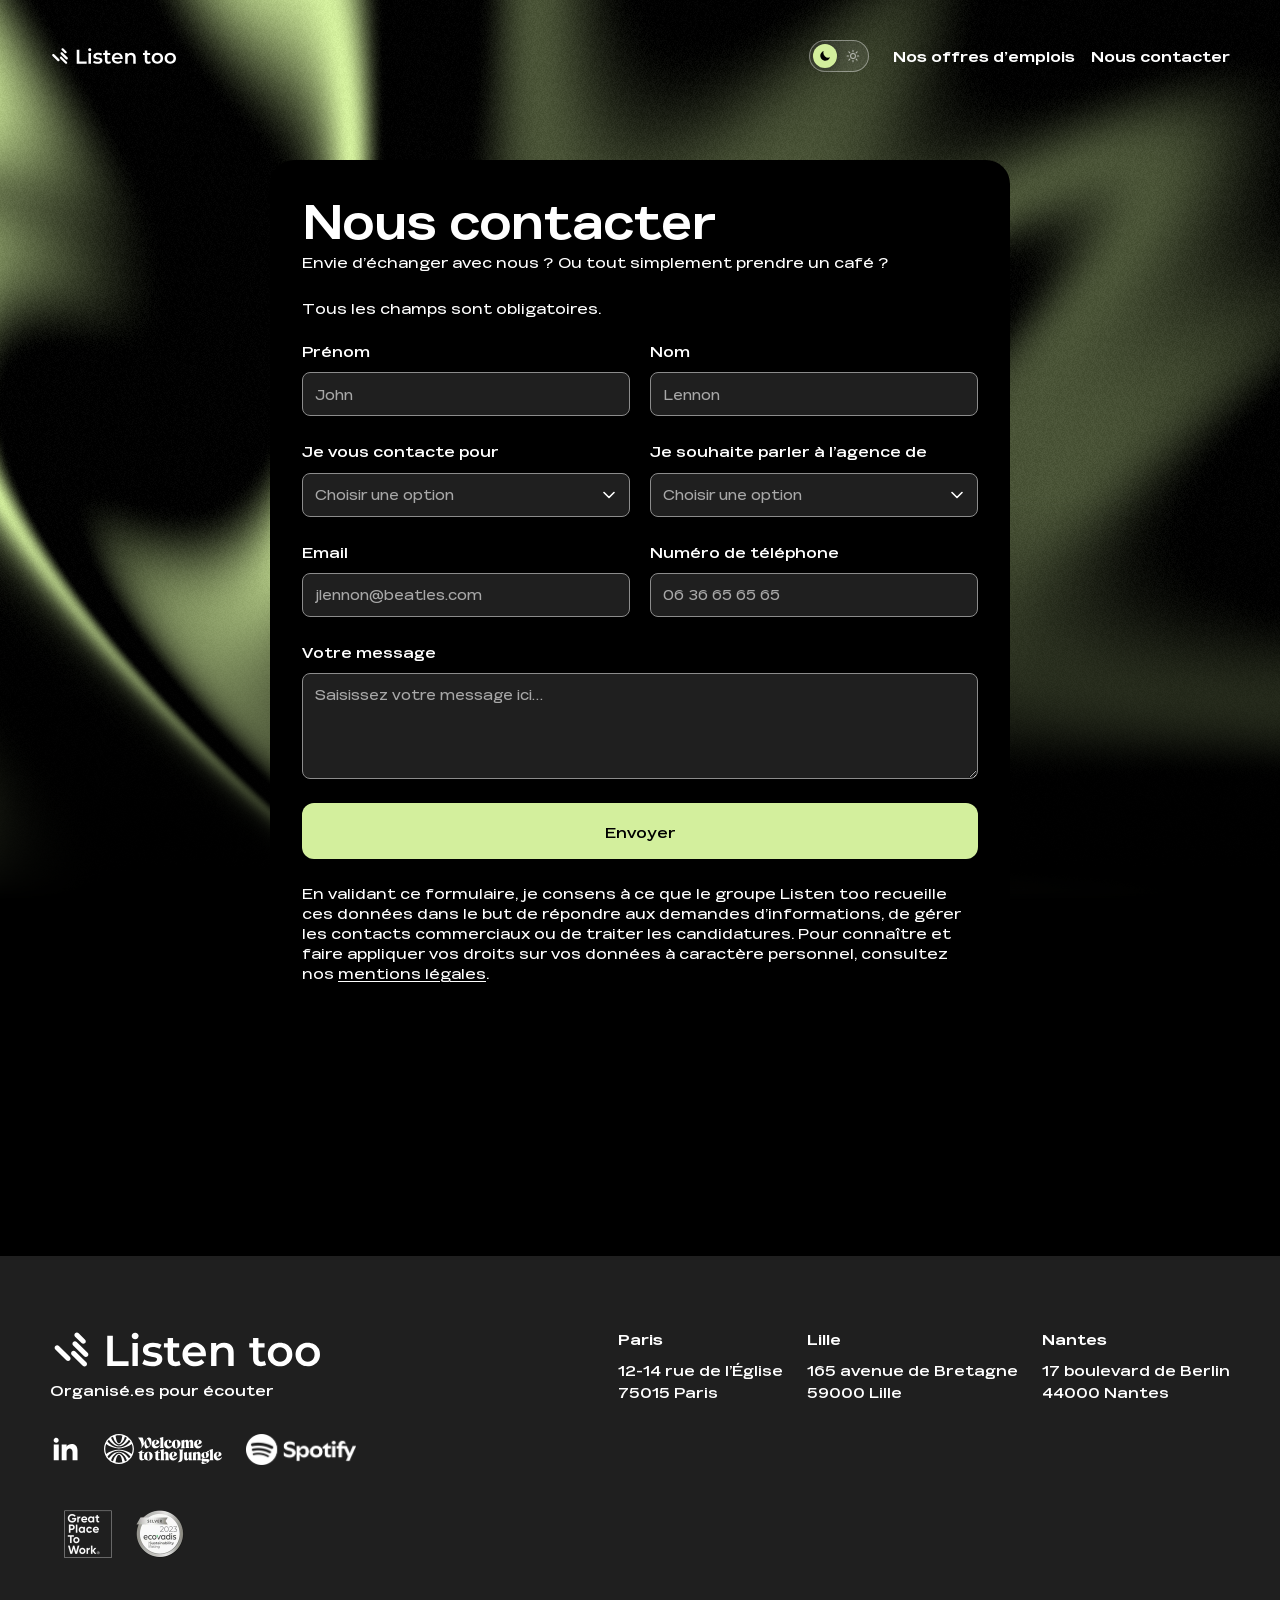
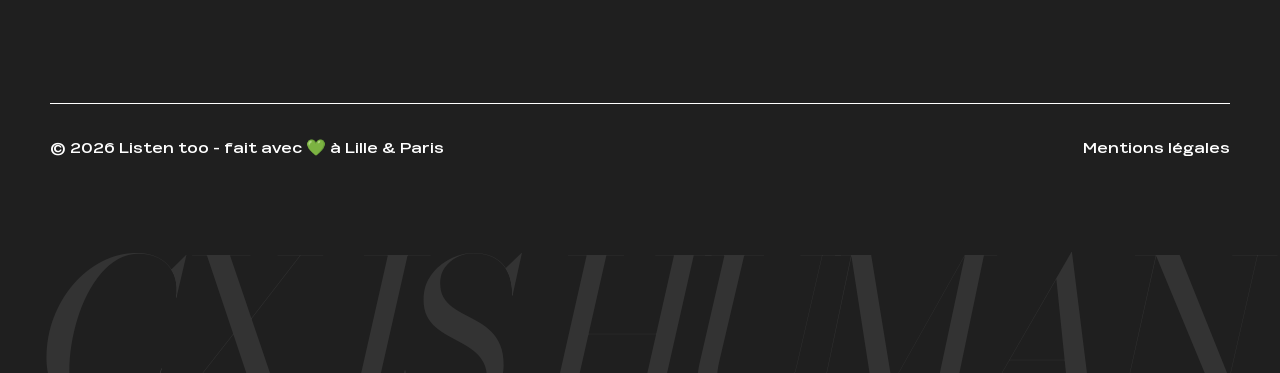
==== commit 0c0cb4a7: "Add dark/light theme switch with a full light theme - Styled switch in the header (role=switch, keyb" ====
--- a/contact.html
+++ b/contact.html
@@ -9,6 +9,8 @@
 
   <link rel="preload" href="assets/fonts/wt-gothic-semi-bold.woff2" as="font" type="font/woff2" crossorigin>
   <link rel="stylesheet" href="assets/css/style.css">
+  <!-- Apply the saved theme before first paint (no flash) -->
+  <script>try{var t=localStorage.getItem('theme');if(t)document.documentElement.dataset.theme=t}catch(e){}</script>
 </head>
 <body>
 
@@ -18,6 +20,13 @@
       <a class="header__logo" href="index.html">
         <img src="assets/img/logo.svg" width="126" height="20" alt="Listen too">
       </a>
+      <button class="theme-toggle" type="button" role="switch" aria-checked="false" aria-label="Mode jour">
+        <span class="theme-toggle__track" aria-hidden="true">
+          <svg class="theme-toggle__icon theme-toggle__icon--moon" viewBox="0 0 24 24"><path d="M20.5 14.3A8.5 8.5 0 0 1 9.7 3.5a8.5 8.5 0 1 0 10.8 10.8Z"/></svg>
+          <svg class="theme-toggle__icon theme-toggle__icon--sun" viewBox="0 0 24 24"><circle cx="12" cy="12" r="4.2"/><path d="M12 2v2.5M12 19.5V22M2 12h2.5M19.5 12H22M4.9 4.9l1.8 1.8M17.3 17.3l1.8 1.8M4.9 19.1l1.8-1.8M17.3 6.7l1.8-1.8"/></svg>
+          <span class="theme-toggle__thumb"></span>
+        </span>
+      </button>
       <button class="burger" type="button" aria-expanded="false" aria-controls="nav" aria-label="Ouvrir le menu">
         <span></span><span></span>
       </button>
@@ -170,6 +179,7 @@
 
   <script src="assets/js/vendor/lenis.min.js" defer></script>
   <script src="assets/js/motion.js" defer></script>
+  <script src="assets/js/theme.js" defer></script>
   <script src="assets/js/main.js" defer></script>
   <script src="assets/js/liquid-gradient.js" defer></script>
 </body>
--- a/assets/css/style.css
+++ b/assets/css/style.css
@@ -38,14 +38,42 @@
   font-display: swap;
 }
 
-/* ---------- Tokens ---------- */
+/* ---------- Tokens ----------
+   Dark ("nuit") is the default theme; light ("jour") overrides the color
+   tokens below. The theme is set on <html data-theme> (see theme.js). */
 :root {
+  color-scheme: dark;
+
   --c-bg: #000;
-  --c-surface: #1f1f1f;
+  --c-surface: #1f1f1f;          /* cards */
+  --c-panel: #000;               /* contact card */
+  --c-footer: #1f1f1f;
   --c-border: rgba(255, 255, 255, .03);
   --c-text: #fff;
   --c-accent: #d3ef9d;
-  --c-ink: #000;
+  --c-ink: #000;                 /* text on accent */
+  --c-focus: var(--c-accent);
+  --c-link-hover: var(--c-accent);
+  --c-giant: rgba(255, 255, 255, .09);
+
+  /* form */
+  --c-field: #1f1f1f;
+  --c-field-border: #8c8c8c;     /* 6.2:1 on the panel, 4.9:1 on the field */
+  --c-field-hover: #b3b3b3;
+  --c-placeholder: #a8a8a8;      /* 6.9:1 on the field */
+  --c-error: #ff8a80;            /* 9.2:1 on the panel */
+  --select-arrow: url("data:image/svg+xml,%3Csvg xmlns='http://www.w3.org/2000/svg' width='12' height='8' fill='none' stroke='%23fff' stroke-width='1.6' stroke-linecap='round' stroke-linejoin='round'%3E%3Cpath d='M1 1.5 6 6.5l5-5'/%3E%3C/svg%3E");
+
+  /* hero readability */
+  --hero-scrim:
+    radial-gradient(ellipse 40% 26% at 58% 75%, rgb(0 0 0 / .45), transparent 80%),
+    linear-gradient(rgb(0 0 0 / .1), rgb(0 0 0 / .45) 18%, rgb(0 0 0 / .45) 80%, rgb(0 0 0 / .1));
+  --hero-scrim-mobile: linear-gradient(to top, rgb(0 0 0 / .7) 15%, rgb(0 0 0 / .45) 55%, transparent 85%);
+  --hero-shadow: 0 1px 2px rgb(0 0 0 / .35), 0 2px 28px rgb(0 0 0 / .45);
+
+  /* monochrome artwork is exported white (dark theme) or lime */
+  --img-mono: none;              /* white logos & icons */
+  --img-lime: none;              /* lime artwork (OKTAV, role icons) */
 
   --f-sans: "WT Gothic", system-ui, sans-serif;
   --f-serif: "Didot", "Bodoni Moda", "Bodoni 72", serif;
@@ -64,6 +92,59 @@
   --fs-body: 1rem;                                 /* 16px  */
 
   --ease: cubic-bezier(.2, .7, .2, 1);
+}
+
+/* Light theme ("jour") — contrasts checked for WCAG AA */
+:root[data-theme="light"] {
+  color-scheme: light;
+
+  --c-bg: #f4f4ef;
+  --c-surface: #fff;
+  --c-panel: #fff;
+  --c-footer: #e8e8e1;
+  --c-border: rgba(0, 0, 0, .08);
+  --c-text: #111;                /* 17.5:1 on the background */
+  --c-focus: #111;
+  --c-link-hover: #4a6310;       /* 6.3:1 on the background */
+  --c-giant: rgba(0, 0, 0, .06);
+
+  --c-field: #f4f4ef;
+  --c-field-border: #767676;     /* 4.5:1 on the panel, 4.1:1 on the field */
+  --c-field-hover: #4d4d4d;
+  --c-placeholder: #666;         /* 5.2:1 on the field */
+  --c-error: #b3261e;            /* 6.5:1 on the panel */
+  --select-arrow: url("data:image/svg+xml,%3Csvg xmlns='http://www.w3.org/2000/svg' width='12' height='8' fill='none' stroke='%23111' stroke-width='1.6' stroke-linecap='round' stroke-linejoin='round'%3E%3Cpath d='M1 1.5 6 6.5l5-5'/%3E%3C/svg%3E");
+
+  /* dark text reads on the whole light gradient: no scrim needed */
+  --hero-scrim: none;
+  --hero-scrim-mobile: none;
+  --hero-shadow: none;
+
+  --img-mono: invert(1);         /* white → black */
+  --img-lime: brightness(0);     /* lime → black (lime is unreadable on light) */
+}
+
+/* Artwork exported in white or lime adapts to the theme (see --img-* tokens) */
+.header__logo img,
+.footer__brand a > img,
+.footer__partners img,
+.footer__labels li:first-child img,
+.chip img,
+.refs__clients img,
+.hero__scroll img,
+.human__visual > img { filter: var(--img-mono); }
+
+.oktav__logo img,
+.role__icon { filter: var(--img-lime); }
+
+[data-theme="light"] .hero { background-image: none; } /* the fallback image is dark */
+
+/* Smooth color change while switching theme (class set briefly by theme.js) */
+.theme-transition,
+.theme-transition *,
+.theme-transition *::before,
+.theme-transition *::after {
+  transition: background-color .4s ease, color .4s ease, border-color .4s ease, fill .4s ease, filter .4s ease !important;
 }
 
 /* ---------- Reset ---------- */
@@ -100,7 +181,10 @@
 em { font-style: normal; }
 address { font-style: normal; }
 
-:focus-visible { outline: 2px solid var(--c-accent); outline-offset: 3px; }
+:focus-visible { outline: 2px solid var(--c-focus); outline-offset: 3px; }
+
+/* Lime blocks: the lime focus ring would be invisible there */
+.contact :focus-visible { outline-color: var(--c-ink); }
 
 /* ---------- Layout ---------- */
 .container {
@@ -194,11 +278,79 @@
 .header__inner {
   display: flex;
   align-items: center;
+  gap: 24px;
+}
+
+.header__logo { margin-right: auto; }
+.header__logo img { width: 126px; }
+
+/* Theme switch (nuit / jour) — wired by assets/js/theme.js */
+.theme-toggle {
+  position: relative;
+  z-index: 2;                    /* stays usable above the mobile menu */
+  flex: none;
+  margin: -4px;
+  padding: 4px;
+  border: 0;
+  border-radius: 999px;
+  background: none;
+  color: var(--c-text);
+  cursor: pointer;
+}
+
+.theme-toggle__track {
+  position: relative;
+  display: flex;
+  align-items: center;
   justify-content: space-between;
-  gap: 16px;
-}
-
-.header__logo img { width: 126px; }
+  width: 60px;
+  height: 32px;
+  padding: 0 8px;
+  border: 1px solid color-mix(in srgb, var(--c-text) 40%, transparent);
+  border-radius: 999px;
+  background: color-mix(in srgb, var(--c-text) 8%, transparent);
+  transition: border-color .3s;
+}
+
+.theme-toggle:hover .theme-toggle__track { border-color: var(--c-text); }
+
+.theme-toggle__thumb {
+  position: absolute;
+  top: 3px;
+  left: 3px;
+  width: 24px;
+  height: 24px;
+  border-radius: 50%;
+  background: var(--c-accent);
+  box-shadow: 0 2px 8px rgb(0 0 0 / .3);
+  transition: translate .5s var(--ease);
+}
+
+.theme-toggle[aria-checked="true"] .theme-toggle__thumb { translate: 28px 0; }
+
+.theme-toggle__icon {
+  position: relative;
+  z-index: 1;                    /* above the thumb */
+  width: 14px;
+  height: 14px;
+  fill: none;
+  stroke: currentColor;
+  stroke-width: 1.8;
+  stroke-linecap: round;
+  opacity: .6;
+  transition: color .3s, opacity .3s, rotate .6s var(--ease);
+}
+
+.theme-toggle__icon--moon { fill: currentColor; stroke: none; }
+
+/* The active icon sits inside the lime thumb */
+.theme-toggle[aria-checked="false"] .theme-toggle__icon--moon,
+.theme-toggle[aria-checked="true"] .theme-toggle__icon--sun {
+  color: var(--c-ink);
+  opacity: 1;
+}
+
+.theme-toggle[aria-checked="true"] .theme-toggle__icon--sun { rotate: 90deg; }
 
 .nav { display: flex; gap: 16px; }
 
@@ -258,7 +410,7 @@
   align-items: center;
   min-height: min(100svh, 957px);
   padding-block: 140px 120px;
-  background: url("../img/hero-bg.webp") center / cover no-repeat; /* fallback */
+  background: var(--c-bg) url("../img/hero-bg.webp") center / cover no-repeat; /* fallback */
   isolation: isolate;
 }
 
@@ -275,6 +427,22 @@
 
 .hero__canvas.is-ready { opacity: 1; }
 
+/* Readability scrim: darkens the gradient behind the text only,
+   the edges keep the full silk effect. Painted above the canvas. */
+.hero::after {
+  content: "";
+  position: absolute;
+  inset: 0;
+  z-index: -1;
+  pointer-events: none;
+  background: var(--hero-scrim); /* title band + paragraph, see tokens */
+}
+
+.hero__title,
+.hero__text {
+  text-shadow: var(--hero-shadow);
+}
+
 .hero__title {
   display: flex;
   flex-direction: column;
@@ -539,7 +707,7 @@
 .footer {
   overflow: hidden;
   margin-top: var(--section-gap);
-  background: var(--c-surface);
+  background: var(--c-footer);
 }
 
 .footer__top {
@@ -590,7 +758,7 @@
   letter-spacing: -.06em;
   text-align: center;
   white-space: nowrap;
-  color: rgba(255, 255, 255, .09);
+  color: var(--c-giant);
   user-select: none;
 }
 
@@ -613,7 +781,7 @@
   margin-inline: auto;
   padding: 32px;
   border-radius: 24px;
-  background: var(--c-bg);
+  background: var(--c-panel);
 }
 
 .contact-card__title {
@@ -638,18 +806,16 @@
 
 .form__field label { font-size: 1rem; }
 
-/* Field colors meet WCAG AA:
-   border #8c8c8c → 6.2:1 on the black card, 4.9:1 on the field (non-text ≥ 3:1)
-   placeholder #a8a8a8 → 7.1:1 on the field (text ≥ 4.5:1) */
+/* Field colors meet WCAG AA in both themes (see tokens) */
 .form__field input,
 .form__field select,
 .form__field textarea {
   width: 100%;
   min-height: 44px;
   padding: 10px 12px;
-  border: 1px solid #8c8c8c;
+  border: 1px solid var(--c-field-border);
   border-radius: 8px;
-  background: var(--c-surface);
+  background: var(--c-field);
   color: var(--c-text);
   font: 500 .9375rem/1.4 var(--f-sans);
   transition: border-color .2s, box-shadow .2s;
@@ -660,34 +826,34 @@
 .form__field select {
   appearance: none;
   padding-right: 36px;
-  background: var(--c-surface) url("data:image/svg+xml,%3Csvg xmlns='http://www.w3.org/2000/svg' width='12' height='8' fill='none' stroke='%23fff' stroke-width='1.6' stroke-linecap='round' stroke-linejoin='round'%3E%3Cpath d='M1 1.5 6 6.5l5-5'/%3E%3C/svg%3E") no-repeat right 14px center;
+  background: var(--c-field) var(--select-arrow) no-repeat right 14px center;
   cursor: pointer;
 }
 
-.form__field select:invalid { color: #a8a8a8; }  /* placeholder option */
-.form__field select option { color: var(--c-text); background: var(--c-surface); }
-
-.form__field ::placeholder { color: #a8a8a8; opacity: 1; }
-
-.form__field :is(input, select, textarea):hover { border-color: #b3b3b3; }
-
-/* Focus: 2px lime ring (13.7:1 on black) */
+.form__field select:invalid { color: var(--c-placeholder); }  /* placeholder option */
+.form__field select option { color: var(--c-text); background: var(--c-field); }
+
+.form__field ::placeholder { color: var(--c-placeholder); opacity: 1; }
+
+.form__field :is(input, select, textarea):hover { border-color: var(--c-field-hover); }
+
+/* Focus: 2px ring (lime on dark, ink on light) */
 .form__field :is(input, select, textarea):focus {
   outline: none;
-  border-color: var(--c-accent);
-  box-shadow: 0 0 0 1px var(--c-accent);
+  border-color: var(--c-focus);
+  box-shadow: 0 0 0 1px var(--c-focus);
 }
 
 .form__field [aria-invalid="true"] {
-  border-color: #ff8a80;
-  box-shadow: 0 0 0 1px #ff8a80;
+  border-color: var(--c-error);
+  box-shadow: 0 0 0 1px var(--c-error);
 }
 
 /* Error message under a field (created by assets/js/main.js) — 9.2:1 on black */
 .form__error {
   display: flex;
   gap: 6px;
-  color: #ff8a80;
+  color: var(--c-error);
   font-size: .9375rem;
   font-weight: 500;
   line-height: 1.35;
@@ -754,7 +920,7 @@
 }
 
 .legal a { text-decoration: underline; text-underline-offset: 3px; }
-.legal a:hover { color: var(--c-accent); }
+.legal a:hover { color: var(--c-link-hover); }
 
 .legal__list {
   display: grid;
@@ -763,7 +929,7 @@
   list-style: disc;
 }
 
-.legal__list li::marker { color: var(--c-accent); }
+.legal__list li::marker { color: var(--c-link-hover); }
 
 /* ==========================================================================
    Responsive
@@ -843,6 +1009,11 @@
     background-position: 60% center;
   }
 
+  /* Text sits at the bottom on mobile: darken from the bottom up */
+  .hero::after {
+    background: var(--hero-scrim-mobile);
+  }
+
   .hero__title { font-size: 10.6vw; line-height: 1; }
   .hero__line--serif { padding-left: 0; margin-block: .06em 0; }
   .hero__line--end { margin-top: .04em; }
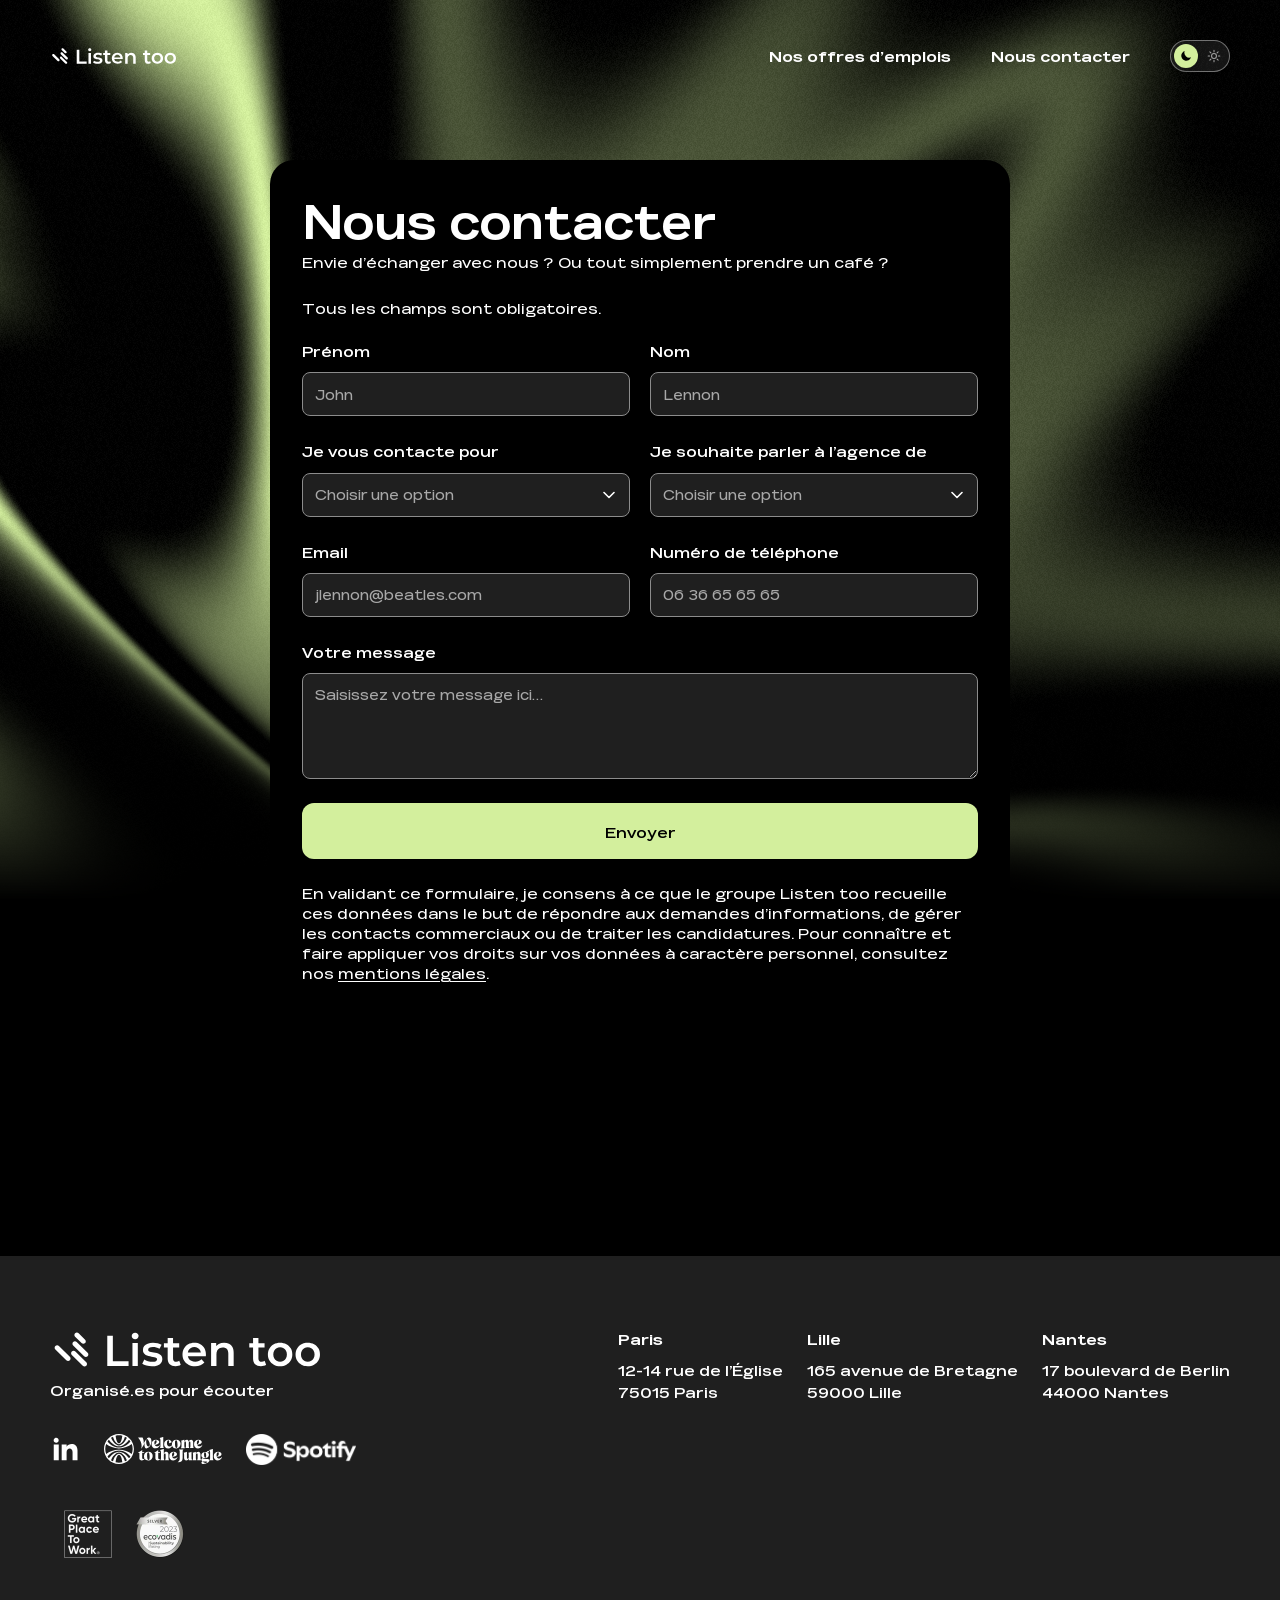
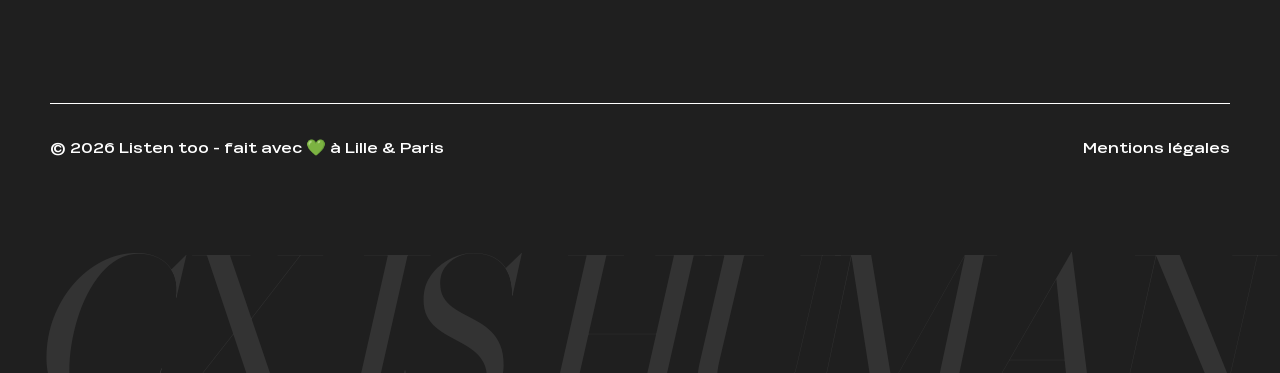
==== commit 69d10578: "Theme switch: flicker-free circular reveal, switch right of the nav - Replace per-element color tran" ====
--- a/contact.html
+++ b/contact.html
@@ -20,6 +20,10 @@
       <a class="header__logo" href="index.html">
         <img src="assets/img/logo.svg" width="126" height="20" alt="Listen too">
       </a>
+      <nav class="nav" id="nav" aria-label="Navigation principale">
+        <a class="nav__link" href="https://www.welcometothejungle.com/fr/companies-v1/listen-too/jobs" target="_blank" rel="noopener">Nos offres d’emplois</a>
+        <a class="nav__link" href="contact.html" aria-current="page">Nous contacter</a>
+      </nav>
       <button class="theme-toggle" type="button" role="switch" aria-checked="false" aria-label="Mode jour">
         <span class="theme-toggle__track" aria-hidden="true">
           <svg class="theme-toggle__icon theme-toggle__icon--moon" viewBox="0 0 24 24"><path d="M20.5 14.3A8.5 8.5 0 0 1 9.7 3.5a8.5 8.5 0 1 0 10.8 10.8Z"/></svg>
@@ -30,10 +34,6 @@
       <button class="burger" type="button" aria-expanded="false" aria-controls="nav" aria-label="Ouvrir le menu">
         <span></span><span></span>
       </button>
-      <nav class="nav" id="nav" aria-label="Navigation principale">
-        <a class="nav__link" href="https://www.welcometothejungle.com/fr/companies-v1/listen-too/jobs" target="_blank" rel="noopener">Nos offres d’emplois</a>
-        <a class="nav__link" href="contact.html" aria-current="page">Nous contacter</a>
-      </nav>
     </div>
   </header>
 
--- a/assets/css/style.css
+++ b/assets/css/style.css
@@ -139,13 +139,13 @@
 
 [data-theme="light"] .hero { background-image: none; } /* the fallback image is dark */
 
-/* Smooth color change while switching theme (class set briefly by theme.js) */
-.theme-transition,
-.theme-transition *,
-.theme-transition *::before,
-.theme-transition *::after {
-  transition: background-color .4s ease, color .4s ease, border-color .4s ease, fill .4s ease, filter .4s ease !important;
-}
+/* Theme switch transition (View Transitions API, see theme.js):
+   the old page stays still while the new theme is revealed on top. */
+::view-transition-old(root),
+::view-transition-new(root) { mix-blend-mode: normal; }
+
+html.is-theme-switching::view-transition-old(root),
+html.is-theme-switching::view-transition-new(root) { animation: none; }
 
 /* ---------- Reset ---------- */
 *,
@@ -278,7 +278,7 @@
 .header__inner {
   display: flex;
   align-items: center;
-  gap: 24px;
+  gap: 40px;
 }
 
 .header__logo { margin-right: auto; }
@@ -352,7 +352,7 @@
 
 .theme-toggle[aria-checked="true"] .theme-toggle__icon--sun { rotate: 90deg; }
 
-.nav { display: flex; gap: 16px; }
+.nav { display: flex; gap: 40px; }
 
 .nav__link {
   position: relative;
@@ -969,6 +969,7 @@
 
 @media (max-width: 640px) {
   .header { padding-top: 24px; }
+  .header__inner { gap: 20px; }
   .header__logo { position: relative; z-index: 2; }
 
   /* Burger menu: full-screen panel */
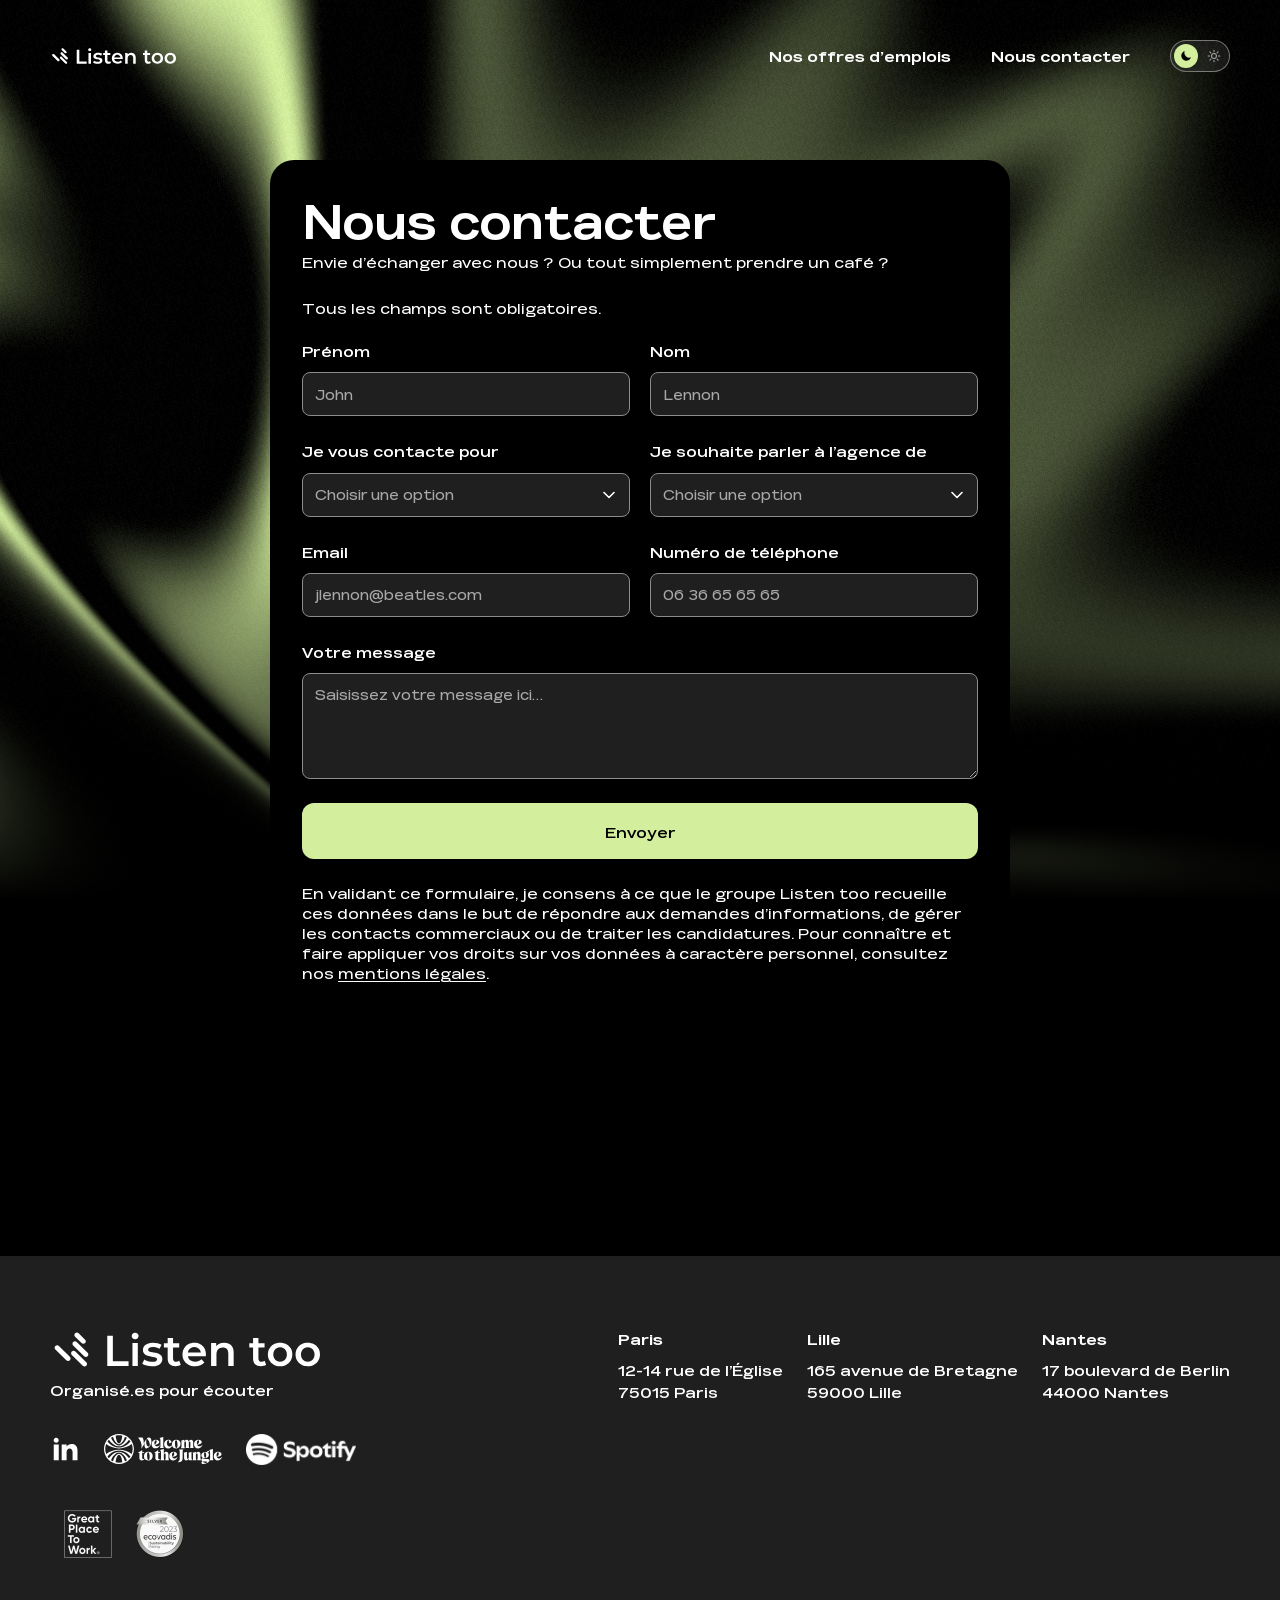
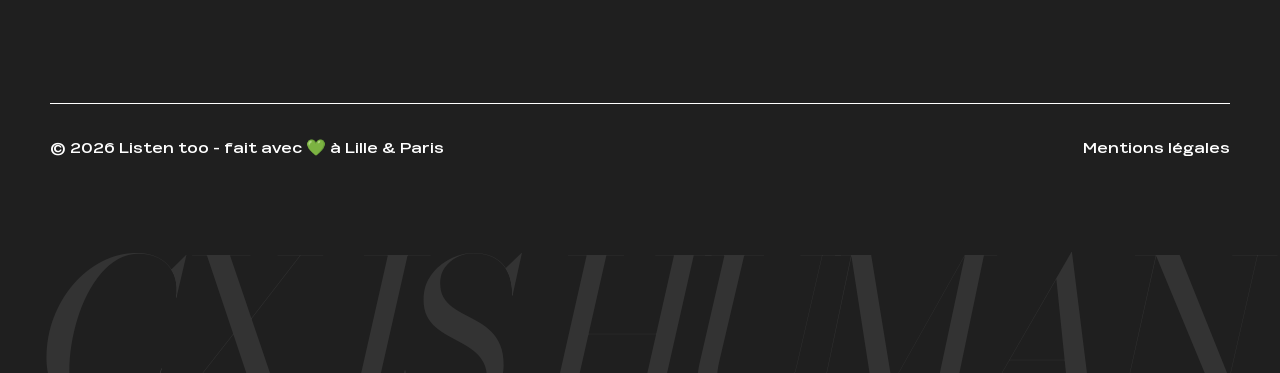
==== commit 6d5dbbca: "Fix WT Gothic Semi-Bold not rendering in Safari - Drop font preloads: Safari reuses a failed preload" ====
--- a/contact.html
+++ b/contact.html
@@ -7,7 +7,6 @@
   <meta name="description" content="Envie d’échanger avec Listen too ? Ou tout simplement prendre un café ? Écrivez-nous.">
   <meta name="theme-color" content="#000000">
 
-  <link rel="preload" href="assets/fonts/wt-gothic-semi-bold.woff2" as="font" type="font/woff2" crossorigin>
   <link rel="stylesheet" href="assets/css/style.css">
   <!-- Apply the saved theme before first paint (no flash) -->
   <script>try{var t=localStorage.getItem('theme');if(t)document.documentElement.dataset.theme=t}catch(e){}</script>
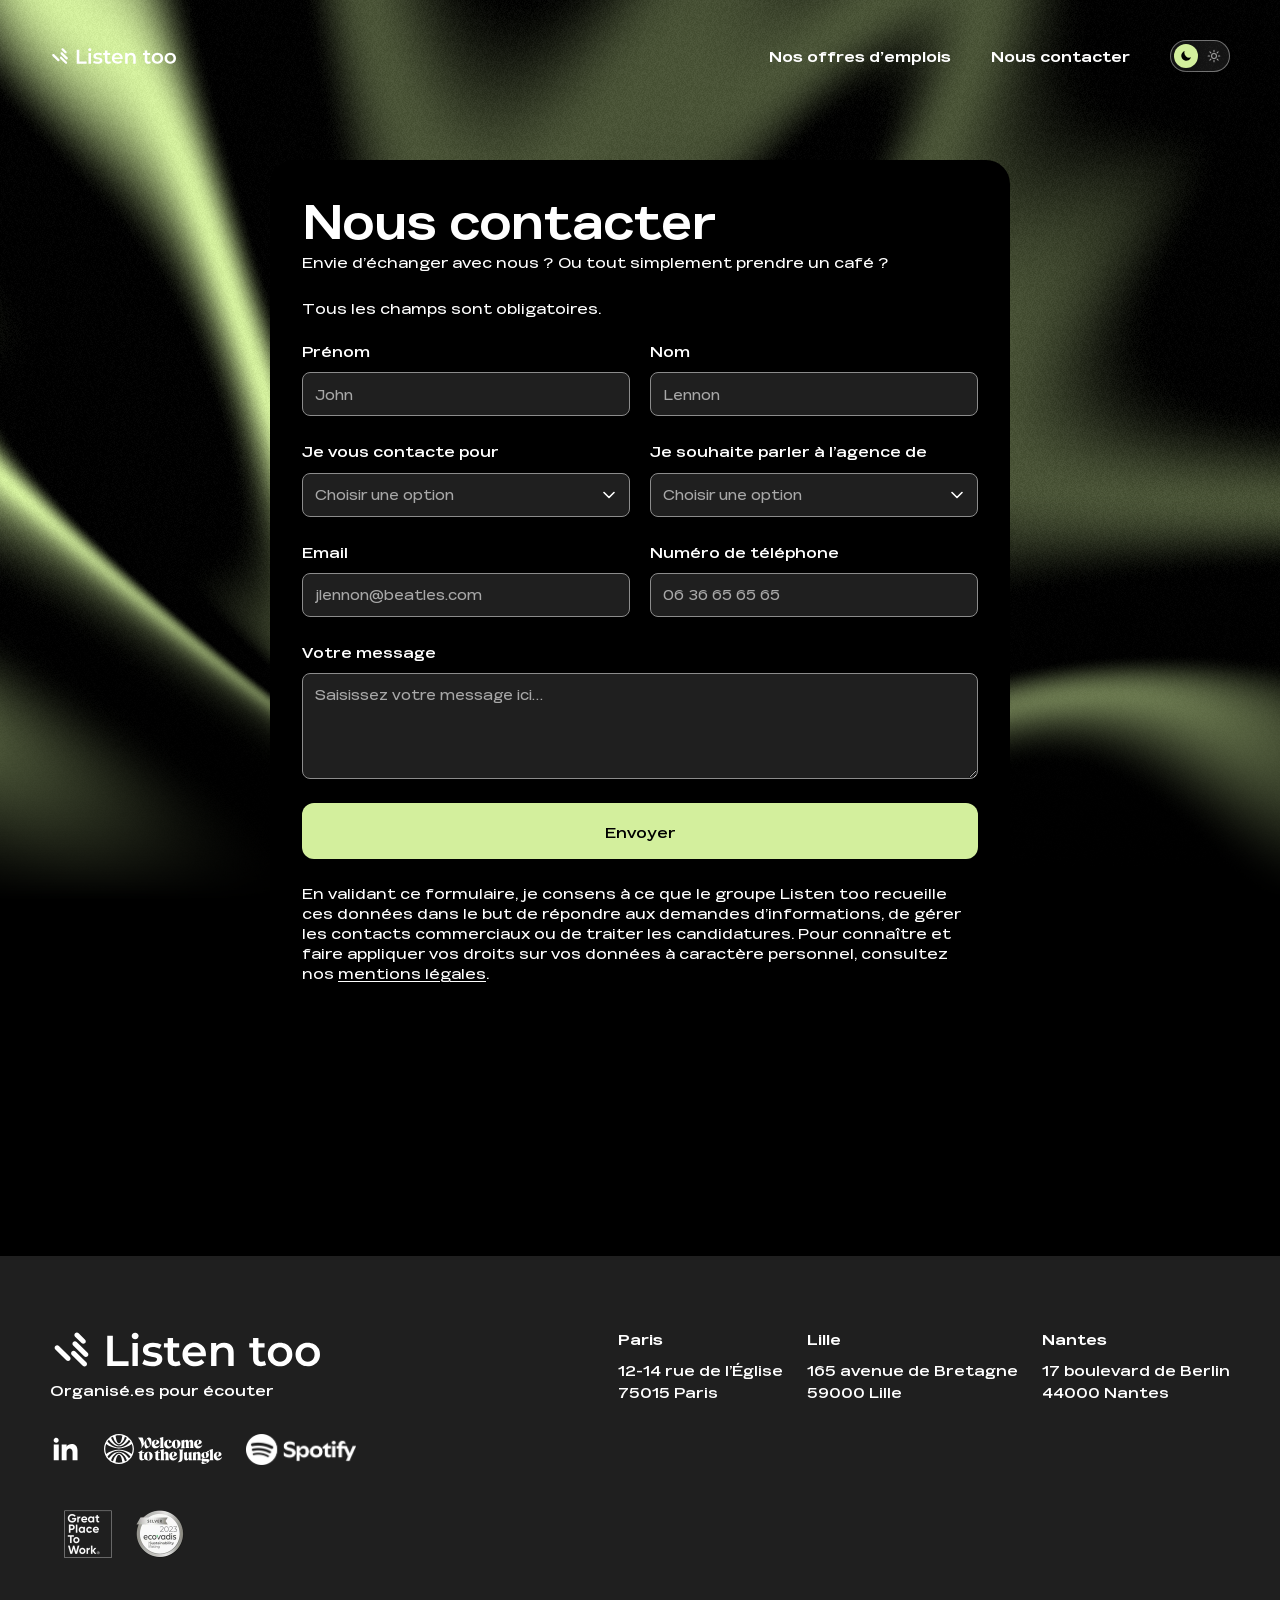
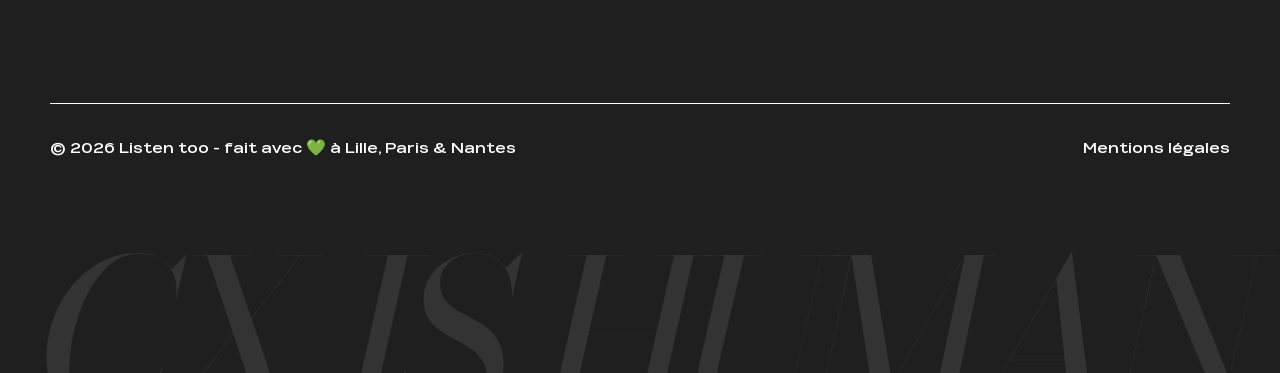
==== commit eb971d9c: "Footer: add Nantes to the 'fait avec' line Co-Authored-By: Claude Opus 5.5 <noreply@anthropic.com> C" ====
--- a/contact.html
+++ b/contact.html
@@ -168,7 +168,7 @@
       </div>
 
       <div class="footer__bottom">
-        <p>© 2026 Listen too - fait avec 💚 à Lille &amp; Paris</p>
+        <p>© 2026 Listen too - fait avec 💚 à Lille, Paris &amp; Nantes</p>
         <a href="mentions-legales.html">Mentions légales</a>
       </div>
     </div>
--- a/assets/css/style.css
+++ b/assets/css/style.css
@@ -1017,7 +1017,9 @@
 
   .hero__title { font-size: 10.6vw; line-height: 1; }
   .hero__line--serif { padding-left: 0; margin-block: .06em 0; }
-  .hero__line--end { margin-top: .04em; }
+  .hero__line--end { align-self: flex-start; margin-top: .04em; } /* all lines left-aligned */
+
+  .hero__scroll { left: calc(var(--gutter) - 8px); translate: none; } /* the icon has an 8px inset */
 
   .hero__text {
     max-width: none;
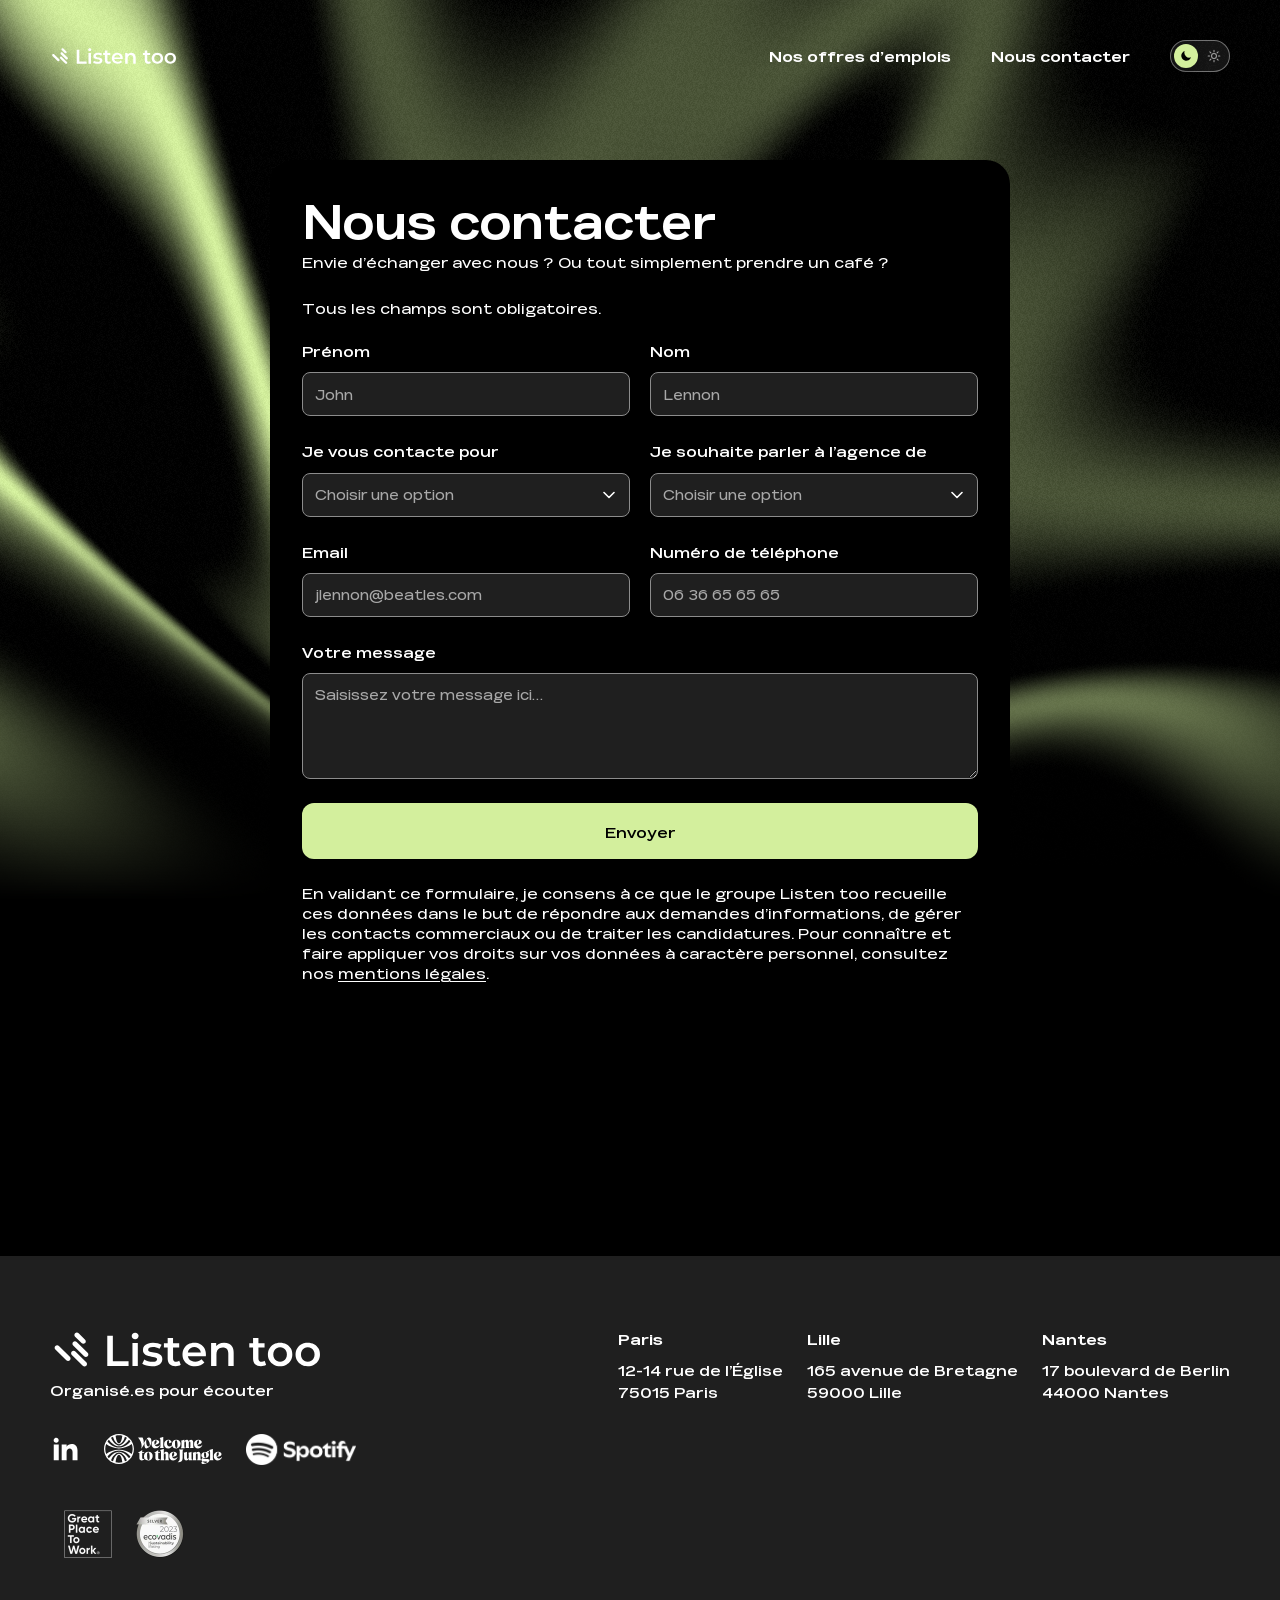
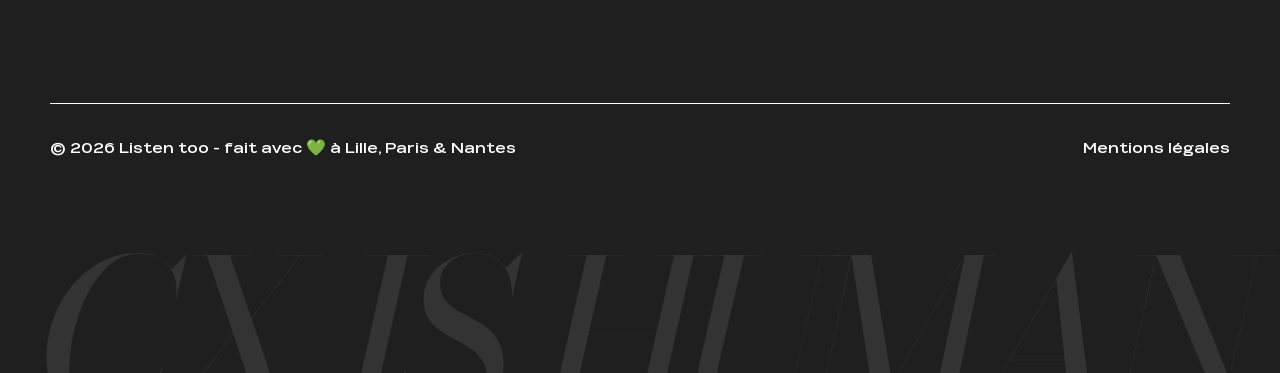
==== commit fe1ecbbc: "Point 'Nos offres d'emplois' to the LinkedIn jobs page Co-Authored-By: Claude Opus 5.5 <noreply@anth" ====
--- a/contact.html
+++ b/contact.html
@@ -20,7 +20,7 @@
         <img src="assets/img/logo.svg" width="126" height="20" alt="Listen too">
       </a>
       <nav class="nav" id="nav" aria-label="Navigation principale">
-        <a class="nav__link" href="https://www.welcometothejungle.com/fr/companies-v1/listen-too/jobs" target="_blank" rel="noopener">Nos offres d’emplois</a>
+        <a class="nav__link" href="https://www.linkedin.com/jobs/search-results/?keywords=jobs&amp;origin=COMPANY_PAGE_JOBS_CLUSTER_EXPANSION&amp;originToLandingJobPostings=4470130739%2C4458894578%2C4463018726%2C4458881648%2C4458887597&amp;geoId=105015875&amp;f_C=5369020" target="_blank" rel="noopener">Nos offres d’emplois</a>
         <a class="nav__link" href="contact.html" aria-current="page">Nous contacter</a>
       </nav>
       <button class="theme-toggle" type="button" role="switch" aria-checked="false" aria-label="Mode jour">
